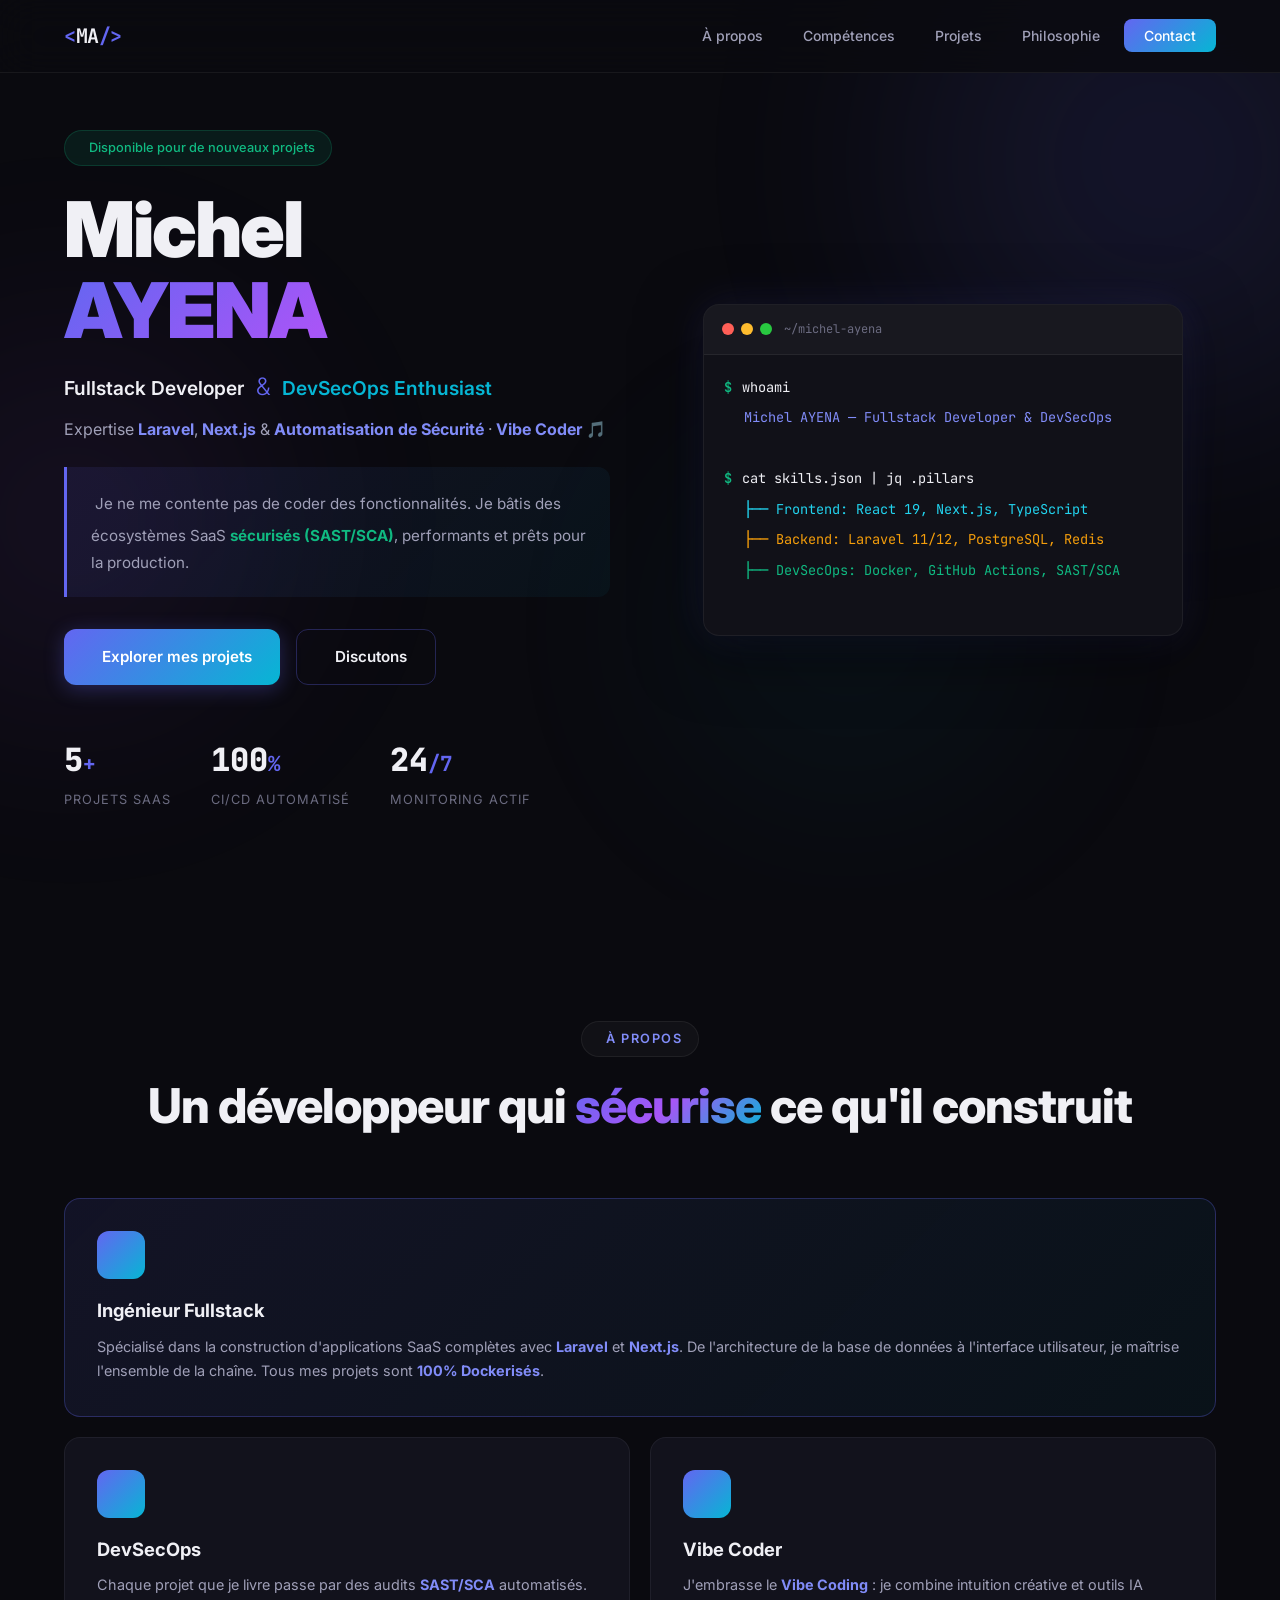
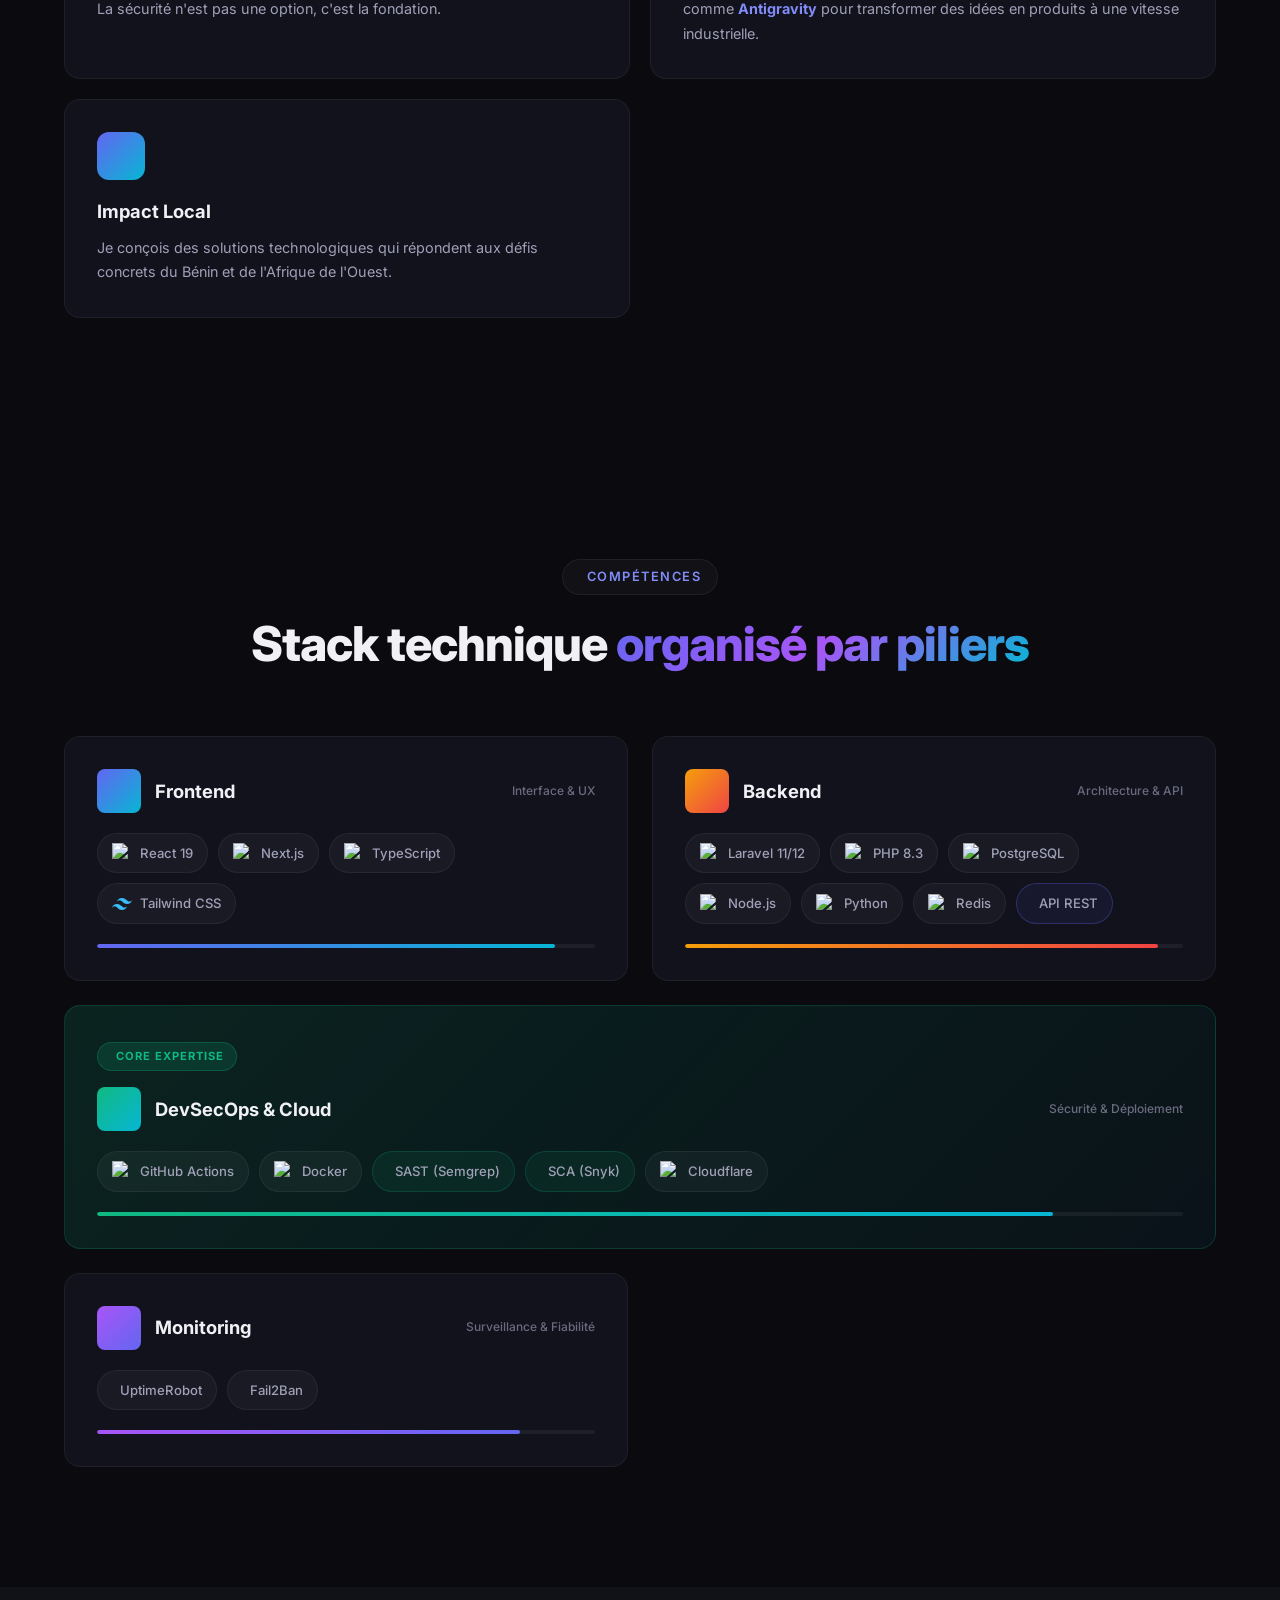
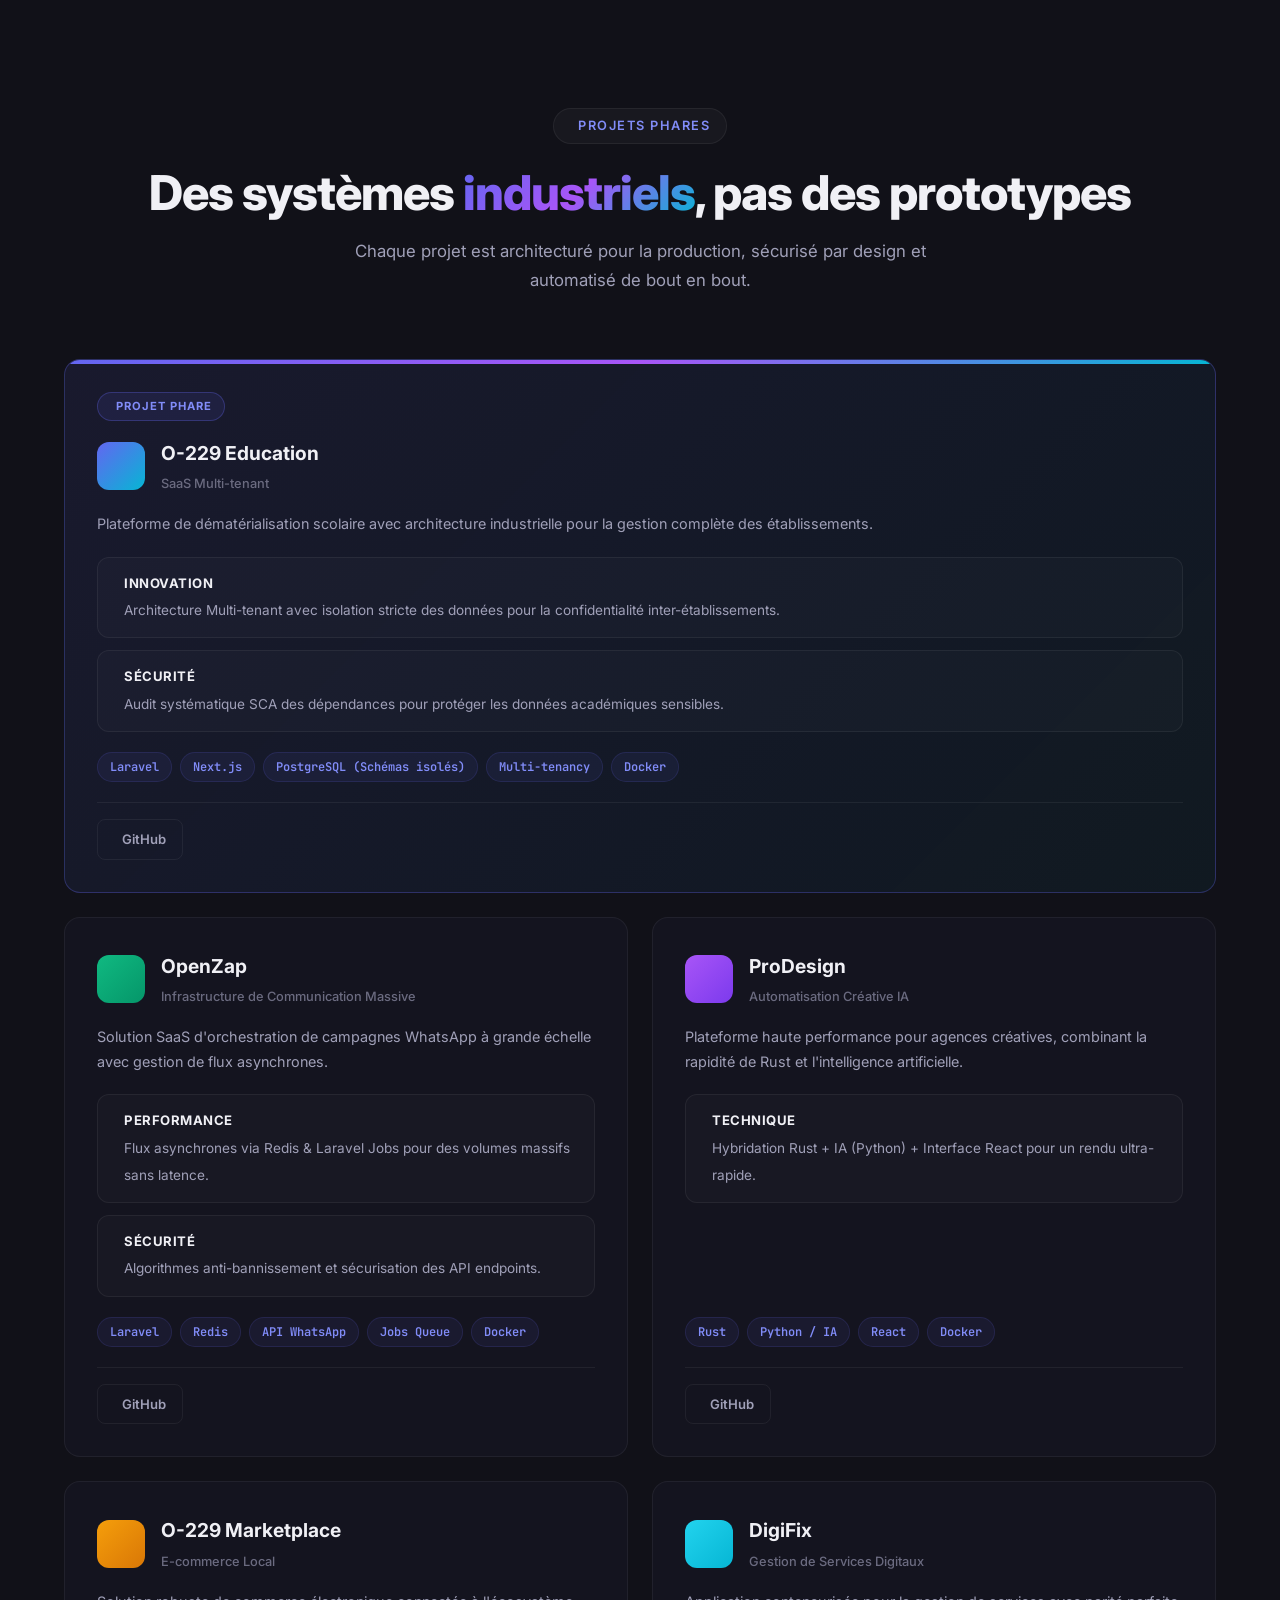
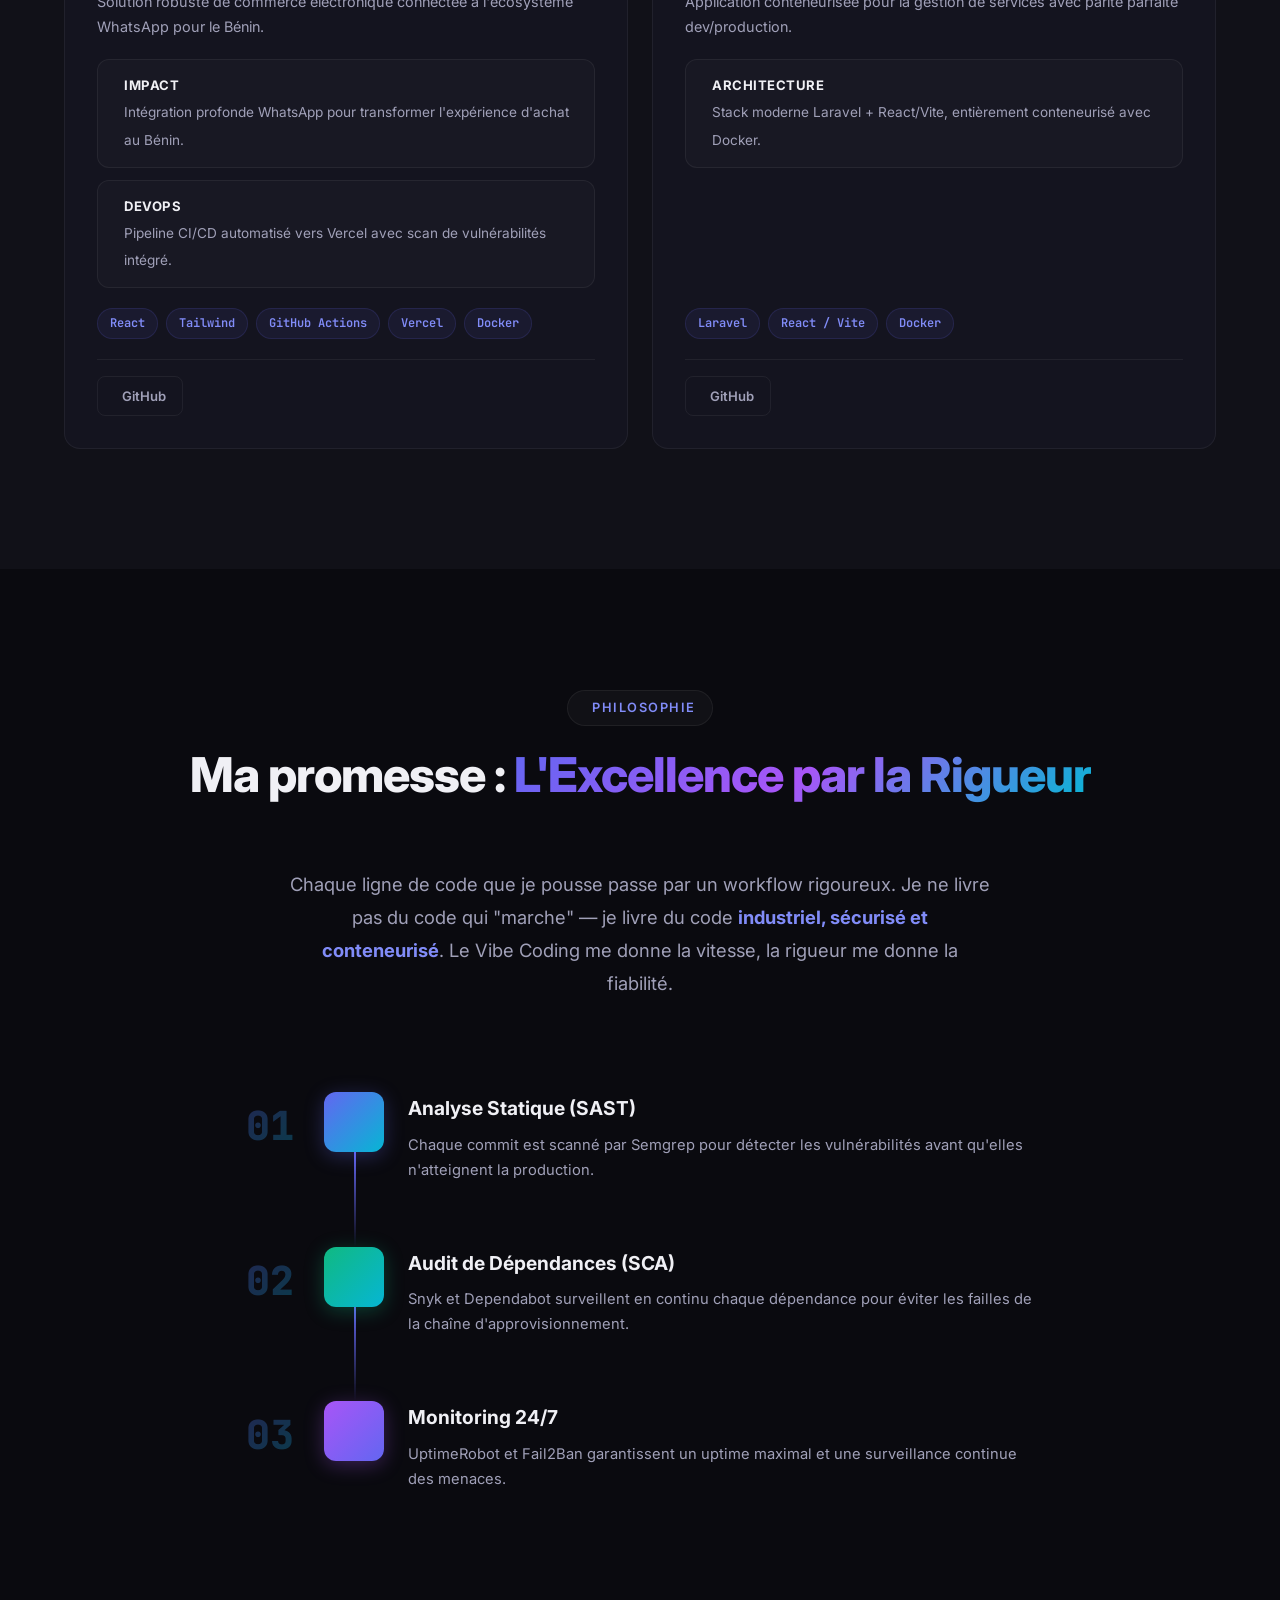
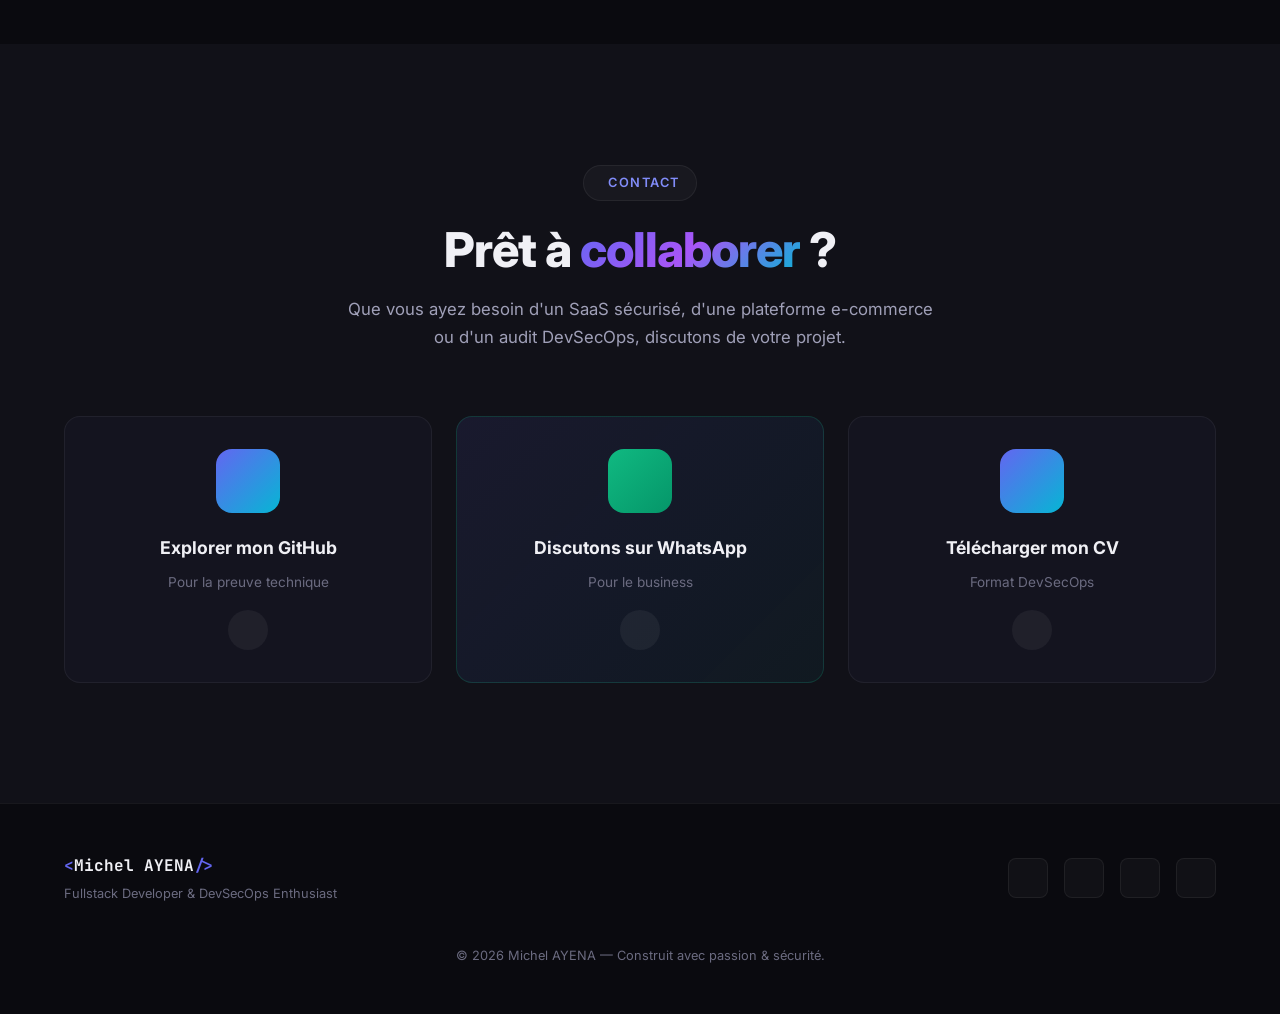
==== index.html @ 64daa015 "Init: Portfolio Fullstack & DevSecOps complet" ====
<!DOCTYPE html>
<html lang="fr">
<head>
    <meta charset="UTF-8">
    <meta name="viewport" content="width=device-width, initial-scale=1.0">
    <meta name="description" content="Michel AYENA — Fullstack Developer & DevSecOps Enthusiast. Expert Laravel, Next.js, CI/CD, SAST/SCA. Bâtisseur d'écosystèmes SaaS sécurisés et performants.">
    <meta name="keywords" content="Fullstack Developer, DevSecOps, Laravel, Next.js, React, TypeScript, Docker, CI/CD, SAST, SCA, SaaS, Sécurité, Michel AYENA">
    <meta name="author" content="Michel AYENA">
    <meta name="robots" content="index, follow">
    
    <!-- Open Graph -->
    <meta property="og:title" content="Michel AYENA — Fullstack Developer & DevSecOps Enthusiast">
    <meta property="og:description" content="Je bâtis des écosystèmes SaaS sécurisés (SAST/SCA), performants et prêts pour la production.">
    <meta property="og:type" content="website">
    
    <title>Michel AYENA — Fullstack Developer & DevSecOps Enthusiast</title>
    
    <!-- Google Fonts -->
    <link rel="preconnect" href="https://fonts.googleapis.com">
    <link rel="preconnect" href="https://fonts.gstatic.com" crossorigin>
    <link href="https://fonts.googleapis.com/css2?family=Inter:wght@300;400;500;600;700;800;900&family=JetBrains+Mono:wght@400;500;600&display=swap" rel="stylesheet">
    
    <!-- Phosphor Icons -->
    <link rel="stylesheet" href="https://unpkg.com/@phosphor-icons/web@2.0.3/src/regular/style.css">
    <link rel="stylesheet" href="https://unpkg.com/@phosphor-icons/web@2.0.3/src/bold/style.css">
    <link rel="stylesheet" href="https://unpkg.com/@phosphor-icons/web@2.0.3/src/fill/style.css">
    
    <link rel="stylesheet" href="style.css">
</head>
<body>
    <!-- Ambient Background -->
    <div class="ambient-bg">
        <div class="orb orb-1"></div>
        <div class="orb orb-2"></div>
        <div class="orb orb-3"></div>
    </div>
    
    <!-- Navigation -->
    <nav id="navbar" class="navbar">
        <div class="nav-container">
            <a href="#hero" class="nav-logo">
                <span class="logo-bracket">&lt;</span>MA<span class="logo-bracket">/&gt;</span>
            </a>
            <ul class="nav-links" id="nav-links">
                <li><a href="#about" class="nav-link">À propos</a></li>
                <li><a href="#skills" class="nav-link">Compétences</a></li>
                <li><a href="#projects" class="nav-link">Projets</a></li>
                <li><a href="#philosophy" class="nav-link">Philosophie</a></li>
                <li><a href="#contact" class="nav-link nav-link-cta">Contact</a></li>
            </ul>
            <button class="nav-toggle" id="nav-toggle" aria-label="Menu">
                <span></span>
                <span></span>
                <span></span>
            </button>
        </div>
    </nav>

    <!-- Hero Section -->
    <header id="hero" class="hero">
        <div class="hero-content">
            <div class="hero-badge">
                <i class="ph ph-shield-check"></i>
                <span>Disponible pour de nouveaux projets</span>
            </div>
            <h1 class="hero-name">
                <span class="hero-first">Michel</span>
                <span class="hero-last">AYENA</span>
            </h1>
            <p class="hero-title">
                <span class="title-main">Fullstack Developer</span>
                <span class="title-separator">&</span>
                <span class="title-accent">DevSecOps Enthusiast</span>
            </p>
            <p class="hero-subtitle">
                Expertise <strong>Laravel</strong>, <strong>Next.js</strong> & <strong>Automatisation de Sécurité</strong> · <strong>Vibe Coder</strong> 🎵
            </p>
            <blockquote class="hero-quote">
                <i class="ph ph-quotes"></i>
                Je ne me contente pas de coder des fonctionnalités. Je bâtis des écosystèmes SaaS 
                <strong>sécurisés (SAST/SCA)</strong>, performants et prêts pour la production.
            </blockquote>
            <div class="hero-actions">
                <a href="#projects" class="btn btn-primary" id="cta-projects">
                    <i class="ph ph-rocket-launch"></i>
                    <span>Explorer mes projets</span>
                </a>
                <a href="#contact" class="btn btn-outline" id="cta-contact">
                    <i class="ph ph-chat-circle-dots"></i>
                    <span>Discutons</span>
                </a>
            </div>
            <div class="hero-stats">
                <div class="stat-item">
                    <span class="stat-number" data-target="5">0</span><span class="stat-suffix">+</span>
                    <span class="stat-label">Projets SaaS</span>
                </div>
                <div class="stat-item">
                    <span class="stat-number" data-target="100">0</span><span class="stat-suffix">%</span>
                    <span class="stat-label">CI/CD Automatisé</span>
                </div>
                <div class="stat-item">
                    <span class="stat-number" data-target="24">0</span><span class="stat-suffix">/7</span>
                    <span class="stat-label">Monitoring Actif</span>
                </div>
            </div>
        </div>
        <div class="hero-visual">
            <div class="terminal-window">
                <div class="terminal-header">
                    <div class="terminal-dots">
                        <span class="dot dot-red"></span>
                        <span class="dot dot-yellow"></span>
                        <span class="dot dot-green"></span>
                    </div>
                    <span class="terminal-title">~/michel-ayena</span>
                </div>
                <div class="terminal-body" id="terminal-body">
                    <div class="terminal-line">
                        <span class="prompt">$</span>
                        <span class="command typing" id="cmd-1">whoami</span>
                    </div>
                </div>
            </div>
        </div>
    </header>

    <!-- About Section -->
    <section id="about" class="section about-section">
        <div class="container">
            <div class="section-header">
                <span class="section-tag"><i class="ph ph-user-circle"></i> À propos</span>
                <h2 class="section-title">Un développeur qui <span class="gradient-text">sécurise</span> ce qu'il construit</h2>
            </div>
            <div class="about-grid">
                <div class="about-card about-card-main">
                    <div class="about-icon">
                        <i class="ph-fill ph-code"></i>
                    </div>
                    <h3>Ingénieur Fullstack</h3>
                    <p>Spécialisé dans la construction d'applications SaaS complètes avec <strong>Laravel</strong> et <strong>Next.js</strong>. De l'architecture de la base de données à l'interface utilisateur, je maîtrise l'ensemble de la chaîne. Tous mes projets sont <strong>100% Dockerisés</strong>.</p>
                </div>
                <div class="about-card">
                    <div class="about-icon">
                        <i class="ph-fill ph-shield-checkered"></i>
                    </div>
                    <h3>DevSecOps</h3>
                    <p>Chaque projet que je livre passe par des audits <strong>SAST/SCA</strong> automatisés. La sécurité n'est pas une option, c'est la fondation.</p>
                </div>
                <div class="about-card">
                    <div class="about-icon">
                        <i class="ph-fill ph-music-notes"></i>
                    </div>
                    <h3>Vibe Coder</h3>
                    <p>J'embrasse le <strong>Vibe Coding</strong> : je combine intuition créative et outils IA comme <strong>Antigravity</strong> pour transformer des idées en produits à une vitesse industrielle.</p>
                </div>
                <div class="about-card">
                    <div class="about-icon">
                        <i class="ph-fill ph-globe-hemisphere-west"></i>
                    </div>
                    <h3>Impact Local</h3>
                    <p>Je conçois des solutions technologiques qui répondent aux défis concrets du Bénin et de l'Afrique de l'Ouest.</p>
                </div>
            </div>
        </div>
    </section>

    <!-- Skills Section -->
    <section id="skills" class="section skills-section">
        <div class="container">
            <div class="section-header">
                <span class="section-tag"><i class="ph ph-stack"></i> Compétences</span>
                <h2 class="section-title">Stack technique <span class="gradient-text">organisé par piliers</span></h2>
            </div>
            <div class="skills-grid">
                <!-- Frontend Pillar -->
                <div class="skill-pillar" data-pillar="frontend">
                    <div class="pillar-header">
                        <div class="pillar-icon">
                            <i class="ph-fill ph-browser"></i>
                        </div>
                        <h3>Frontend</h3>
                        <span class="pillar-tag">Interface & UX</span>
                    </div>
                    <div class="pillar-techs">
                        <div class="tech-chip">
                            <img src="https://cdn.jsdelivr.net/gh/devicons/devicon/icons/react/react-original.svg" alt="React" width="20" height="20">
                            <span>React 19</span>
                        </div>
                        <div class="tech-chip">
                            <img src="https://cdn.jsdelivr.net/gh/devicons/devicon/icons/nextjs/nextjs-original.svg" alt="Next.js" width="20" height="20">
                            <span>Next.js</span>
                        </div>
                        <div class="tech-chip">
                            <img src="https://cdn.jsdelivr.net/gh/devicons/devicon/icons/typescript/typescript-original.svg" alt="TypeScript" width="20" height="20">
                            <span>TypeScript</span>
                        </div>
                        <div class="tech-chip">
                            <svg xmlns="http://www.w3.org/2000/svg" width="20" height="20" viewBox="0 0 54 33" fill="none"><path fill="#38bdf8" fill-rule="evenodd" d="M27 0c-7.2 0-11.7 3.6-13.5 10.8 2.7-3.6 5.85-4.95 9.45-4.05 2.054.513 3.522 2.004 5.147 3.653C30.744 13.09 33.808 16.2 40.5 16.2c7.2 0 11.7-3.6 13.5-10.8-2.7 3.6-5.85 4.95-9.45 4.05-2.054-.513-3.522-2.004-5.147-3.653C36.756 3.11 33.692 0 27 0zM13.5 16.2C6.3 16.2 1.8 19.8 0 27c2.7-3.6 5.85-4.95 9.45-4.05 2.054.514 3.522 2.004 5.147 3.653C17.244 29.29 20.308 32.4 27 32.4c7.2 0 11.7-3.6 13.5-10.8-2.7 3.6-5.85 4.95-9.45 4.05-2.054-.513-3.522-2.004-5.147-3.653C23.256 19.31 20.192 16.2 13.5 16.2z" clip-rule="evenodd"/></svg>
                            <span>Tailwind CSS</span>
                        </div>
                    </div>
                    <div class="pillar-bar">
                        <div class="bar-fill" data-width="92"></div>
                    </div>
                </div>

                <!-- Backend Pillar -->
                <div class="skill-pillar" data-pillar="backend">
                    <div class="pillar-header">
                        <div class="pillar-icon">
                            <i class="ph-fill ph-database"></i>
                        </div>
                        <h3>Backend</h3>
                        <span class="pillar-tag">Architecture & API</span>
                    </div>
                    <div class="pillar-techs">
                        <div class="tech-chip">
                            <img src="https://cdn.jsdelivr.net/gh/devicons/devicon/icons/laravel/laravel-original.svg" alt="Laravel" width="20" height="20">
                            <span>Laravel 11/12</span>
                        </div>
                        <div class="tech-chip">
                            <img src="https://cdn.jsdelivr.net/gh/devicons/devicon/icons/php/php-original.svg" alt="PHP" width="20" height="20">
                            <span>PHP 8.3</span>
                        </div>
                        <div class="tech-chip">
                            <img src="https://cdn.jsdelivr.net/gh/devicons/devicon/icons/postgresql/postgresql-original.svg" alt="PostgreSQL" width="20" height="20">
                            <span>PostgreSQL</span>
                        </div>
                        <div class="tech-chip">
                            <img src="https://cdn.jsdelivr.net/gh/devicons/devicon/icons/nodejs/nodejs-original.svg" alt="Node.js" width="20" height="20">
                            <span>Node.js</span>
                        </div>
                        <div class="tech-chip">
                            <img src="https://cdn.jsdelivr.net/gh/devicons/devicon/icons/python/python-original.svg" alt="Python" width="20" height="20">
                            <span>Python</span>
                        </div>
                        <div class="tech-chip">
                            <img src="https://cdn.jsdelivr.net/gh/devicons/devicon/icons/redis/redis-original.svg" alt="Redis" width="20" height="20">
                            <span>Redis</span>
                        </div>
                        <div class="tech-chip tech-chip-highlight">
                            <i class="ph ph-plugs-connected"></i>
                            <span>API REST</span>
                        </div>
                    </div>
                    <div class="pillar-bar">
                        <div class="bar-fill" data-width="95"></div>
                    </div>
                </div>

                <!-- DevSecOps Pillar -->
                <div class="skill-pillar skill-pillar-featured" data-pillar="devsecops">
                    <div class="featured-badge">
                        <i class="ph ph-star-four"></i> Core Expertise
                    </div>
                    <div class="pillar-header">
                        <div class="pillar-icon">
                            <i class="ph-fill ph-shield-check"></i>
                        </div>
                        <h3>DevSecOps & Cloud</h3>
                        <span class="pillar-tag">Sécurité & Déploiement</span>
                    </div>
                    <div class="pillar-techs">
                        <div class="tech-chip">
                            <img src="https://cdn.jsdelivr.net/gh/devicons/devicon/icons/github/github-original.svg" alt="GitHub Actions" width="20" height="20">
                            <span>GitHub Actions</span>
                        </div>
                        <div class="tech-chip">
                            <img src="https://cdn.jsdelivr.net/gh/devicons/devicon/icons/docker/docker-original.svg" alt="Docker" width="20" height="20">
                            <span>Docker</span>
                        </div>
                        <div class="tech-chip tech-chip-security">
                            <i class="ph ph-scan"></i>
                            <span>SAST (Semgrep)</span>
                        </div>
                        <div class="tech-chip tech-chip-security">
                            <i class="ph ph-package"></i>
                            <span>SCA (Snyk)</span>
                        </div>
                        <div class="tech-chip">
                            <img src="https://cdn.jsdelivr.net/gh/devicons/devicon/icons/cloudflare/cloudflare-original.svg" alt="Cloudflare" width="20" height="20">
                            <span>Cloudflare</span>
                        </div>
                    </div>
                    <div class="pillar-bar">
                        <div class="bar-fill" data-width="88"></div>
                    </div>
                </div>

                <!-- Monitoring Pillar -->
                <div class="skill-pillar" data-pillar="monitoring">
                    <div class="pillar-header">
                        <div class="pillar-icon">
                            <i class="ph-fill ph-activity"></i>
                        </div>
                        <h3>Monitoring</h3>
                        <span class="pillar-tag">Surveillance & Fiabilité</span>
                    </div>
                    <div class="pillar-techs">
                        <div class="tech-chip">
                            <i class="ph ph-heartbeat"></i>
                            <span>UptimeRobot</span>
                        </div>
                        <div class="tech-chip">
                            <i class="ph ph-wall"></i>
                            <span>Fail2Ban</span>
                        </div>
                    </div>
                    <div class="pillar-bar">
                        <div class="bar-fill" data-width="85"></div>
                    </div>
                </div>
            </div>
        </div>
    </section>

    <!-- Projects Section -->
    <section id="projects" class="section projects-section">
        <div class="container">
            <div class="section-header">
                <span class="section-tag"><i class="ph ph-folders"></i> Projets Phares</span>
                <h2 class="section-title">Des systèmes <span class="gradient-text">industriels</span>, pas des prototypes</h2>
                <p class="section-desc">Chaque projet est architecturé pour la production, sécurisé par design et automatisé de bout en bout.</p>
            </div>

            <div class="projects-grid">
                <!-- O-229 Education -->
                <article class="project-card project-card-featured" id="project-education">
                    <div class="project-badge">
                        <i class="ph ph-crown"></i> Projet Phare
                    </div>
                    <div class="project-header">
                        <div class="project-icon">
                            <i class="ph-fill ph-graduation-cap"></i>
                        </div>
                        <div class="project-meta">
                            <h3>O-229 Education</h3>
                            <span class="project-type">SaaS Multi-tenant</span>
                        </div>
                    </div>
                    <p class="project-desc">Plateforme de dématérialisation scolaire avec architecture industrielle pour la gestion complète des établissements.</p>
                    <div class="project-highlights">
                        <div class="highlight">
                            <i class="ph ph-lightning"></i>
                            <div>
                                <strong>Innovation</strong>
                                <span>Architecture Multi-tenant avec isolation stricte des données pour la confidentialité inter-établissements.</span>
                            </div>
                        </div>
                        <div class="highlight highlight-security">
                            <i class="ph ph-shield-check"></i>
                            <div>
                                <strong>Sécurité</strong>
                                <span>Audit systématique SCA des dépendances pour protéger les données académiques sensibles.</span>
                            </div>
                        </div>
                    </div>
                    <div class="project-stack">
                        <span class="stack-chip">Laravel</span>
                        <span class="stack-chip">Next.js</span>
                        <span class="stack-chip">PostgreSQL (Schémas isolés)</span>
                        <span class="stack-chip">Multi-tenancy</span>
                        <span class="stack-chip">Docker</span>
                    </div>
                    <div class="project-links">
                        <a href="https://github.com/ayenamichel7-art/o-229-Education" class="project-link" target="_blank" rel="noopener noreferrer" aria-label="Voir le code source sur GitHub">
                            <i class="ph ph-github-logo"></i> GitHub
                        </a>
                    </div>
                </article>

                <!-- OpenZap -->
                <article class="project-card" id="project-openzap">
                    <div class="project-header">
                        <div class="project-icon project-icon-green">
                            <i class="ph-fill ph-whatsapp-logo"></i>
                        </div>
                        <div class="project-meta">
                            <h3>OpenZap</h3>
                            <span class="project-type">Infrastructure de Communication Massive</span>
                        </div>
                    </div>
                    <p class="project-desc">Solution SaaS d'orchestration de campagnes WhatsApp à grande échelle avec gestion de flux asynchrones.</p>
                    <div class="project-highlights">
                        <div class="highlight">
                            <i class="ph ph-chart-line-up"></i>
                            <div>
                                <strong>Performance</strong>
                                <span>Flux asynchrones via Redis & Laravel Jobs pour des volumes massifs sans latence.</span>
                            </div>
                        </div>
                        <div class="highlight highlight-security">
                            <i class="ph ph-shield-check"></i>
                            <div>
                                <strong>Sécurité</strong>
                                <span>Algorithmes anti-bannissement et sécurisation des API endpoints.</span>
                            </div>
                        </div>
                    </div>
                    <div class="project-stack">
                        <span class="stack-chip">Laravel</span>
                        <span class="stack-chip">Redis</span>
                        <span class="stack-chip">API WhatsApp</span>
                        <span class="stack-chip">Jobs Queue</span>
                        <span class="stack-chip">Docker</span>
                    </div>
                    <div class="project-links">
                        <a href="https://github.com/ayenamichel7-art/OpenZap" class="project-link" target="_blank" rel="noopener noreferrer" aria-label="Voir le code source sur GitHub">
                            <i class="ph ph-github-logo"></i> GitHub
                        </a>
                    </div>
                </article>

                <!-- ProDesign -->
                <article class="project-card" id="project-prodesign">
                    <div class="project-header">
                        <div class="project-icon project-icon-purple">
                            <i class="ph-fill ph-paint-brush-broad"></i>
                        </div>
                        <div class="project-meta">
                            <h3>ProDesign</h3>
                            <span class="project-type">Automatisation Créative IA</span>
                        </div>
                    </div>
                    <p class="project-desc">Plateforme haute performance pour agences créatives, combinant la rapidité de Rust et l'intelligence artificielle.</p>
                    <div class="project-highlights">
                        <div class="highlight">
                            <i class="ph ph-cpu"></i>
                            <div>
                                <strong>Technique</strong>
                                <span>Hybridation Rust + IA (Python) + Interface React pour un rendu ultra-rapide.</span>
                            </div>
                        </div>
                    </div>
                    <div class="project-stack">
                        <span class="stack-chip">Rust</span>
                        <span class="stack-chip">Python / IA</span>
                        <span class="stack-chip">React</span>
                        <span class="stack-chip">Docker</span>
                    </div>
                    <div class="project-links">
                        <a href="https://github.com/ayenamichel7-art/ProDesign" class="project-link" target="_blank" rel="noopener noreferrer" aria-label="Voir le code source sur GitHub">
                            <i class="ph ph-github-logo"></i> GitHub
                        </a>
                    </div>
                </article>

                <!-- Marketplace -->
                <article class="project-card" id="project-marketplace">
                    <div class="project-header">
                        <div class="project-icon project-icon-orange">
                            <i class="ph-fill ph-storefront"></i>
                        </div>
                        <div class="project-meta">
                            <h3>O-229 Marketplace</h3>
                            <span class="project-type">E-commerce Local</span>
                        </div>
                    </div>
                    <p class="project-desc">Solution robuste de commerce électronique connectée à l'écosystème WhatsApp pour le Bénin.</p>
                    <div class="project-highlights">
                        <div class="highlight">
                            <i class="ph ph-globe"></i>
                            <div>
                                <strong>Impact</strong>
                                <span>Intégration profonde WhatsApp pour transformer l'expérience d'achat au Bénin.</span>
                            </div>
                        </div>
                        <div class="highlight highlight-security">
                            <i class="ph ph-git-branch"></i>
                            <div>
                                <strong>DevOps</strong>
                                <span>Pipeline CI/CD automatisé vers Vercel avec scan de vulnérabilités intégré.</span>
                            </div>
                        </div>
                    </div>
                    <div class="project-stack">
                        <span class="stack-chip">React</span>
                        <span class="stack-chip">Tailwind</span>
                        <span class="stack-chip">GitHub Actions</span>
                        <span class="stack-chip">Vercel</span>
                        <span class="stack-chip">Docker</span>
                    </div>
                    <div class="project-links">
                        <a href="https://github.com/ayenamichel7-art/o229-marketplace" class="project-link" target="_blank" rel="noopener noreferrer" aria-label="Voir le code source sur GitHub">
                            <i class="ph ph-github-logo"></i> GitHub
                        </a>
                    </div>
                </article>

                <!-- DigiFix -->
                <article class="project-card" id="project-digifix">
                    <div class="project-header">
                        <div class="project-icon project-icon-cyan">
                            <i class="ph-fill ph-wrench"></i>
                        </div>
                        <div class="project-meta">
                            <h3>DigiFix</h3>
                            <span class="project-type">Gestion de Services Digitaux</span>
                        </div>
                    </div>
                    <p class="project-desc">Application conteneurisée pour la gestion de services avec parité parfaite dev/production.</p>
                    <div class="project-highlights">
                        <div class="highlight">
                            <i class="ph ph-cube"></i>
                            <div>
                                <strong>Architecture</strong>
                                <span>Stack moderne Laravel + React/Vite, entièrement conteneurisé avec Docker.</span>
                            </div>
                        </div>
                    </div>
                    <div class="project-stack">
                        <span class="stack-chip">Laravel</span>
                        <span class="stack-chip">React / Vite</span>
                        <span class="stack-chip">Docker</span>
                    </div>
                    <div class="project-links">
                        <a href="https://github.com/ayenamichel7-art/digifix" class="project-link" target="_blank" rel="noopener noreferrer" aria-label="Voir le code source sur GitHub">
                            <i class="ph ph-github-logo"></i> GitHub
                        </a>
                    </div>
                </article>
            </div>
        </div>
    </section>

    <!-- Philosophy Section -->
    <section id="philosophy" class="section philosophy-section">
        <div class="container">
            <div class="section-header">
                <span class="section-tag"><i class="ph ph-compass"></i> Philosophie</span>
                <h2 class="section-title">Ma promesse : <span class="gradient-text">L'Excellence par la Rigueur</span></h2>
            </div>
            <div class="philosophy-content">
                <div class="philosophy-intro">
                    <p>Chaque ligne de code que je pousse passe par un workflow rigoureux. Je ne livre pas du code qui "marche" — je livre du code <strong>industriel, sécurisé et conteneurisé</strong>. Le Vibe Coding me donne la vitesse, la rigueur me donne la fiabilité.</p>
                </div>
                <div class="workflow-steps">
                    <div class="workflow-step" data-step="01">
                        <div class="step-number">01</div>
                        <div class="step-icon">
                            <i class="ph-fill ph-scan"></i>
                        </div>
                        <div class="step-content">
                            <h3>Analyse Statique (SAST)</h3>
                            <p>Chaque commit est scanné par Semgrep pour détecter les vulnérabilités avant qu'elles n'atteignent la production.</p>
                        </div>
                        <div class="step-connector"></div>
                    </div>
                    <div class="workflow-step" data-step="02">
                        <div class="step-number">02</div>
                        <div class="step-icon">
                            <i class="ph-fill ph-package"></i>
                        </div>
                        <div class="step-content">
                            <h3>Audit de Dépendances (SCA)</h3>
                            <p>Snyk et Dependabot surveillent en continu chaque dépendance pour éviter les failles de la chaîne d'approvisionnement.</p>
                        </div>
                        <div class="step-connector"></div>
                    </div>
                    <div class="workflow-step" data-step="03">
                        <div class="step-number">03</div>
                        <div class="step-icon">
                            <i class="ph-fill ph-activity"></i>
                        </div>
                        <div class="step-content">
                            <h3>Monitoring 24/7</h3>
                            <p>UptimeRobot et Fail2Ban garantissent un uptime maximal et une surveillance continue des menaces.</p>
                        </div>
                    </div>
                </div>
            </div>
        </div>
    </section>

    <!-- Contact / CTA Section -->
    <section id="contact" class="section contact-section">
        <div class="container">
            <div class="section-header">
                <span class="section-tag"><i class="ph ph-paper-plane-tilt"></i> Contact</span>
                <h2 class="section-title">Prêt à <span class="gradient-text">collaborer</span> ?</h2>
                <p class="section-desc">Que vous ayez besoin d'un SaaS sécurisé, d'une plateforme e-commerce ou d'un audit DevSecOps, discutons de votre projet.</p>
            </div>
            <div class="cta-grid">
                <a href="https://github.com/ayenamichel7-art" class="cta-card" id="cta-github" target="_blank" rel="noopener noreferrer">
                    <div class="cta-icon">
                        <i class="ph-fill ph-github-logo"></i>
                    </div>
                    <h3>Explorer mon GitHub</h3>
                    <p>Pour la preuve technique</p>
                    <span class="cta-arrow">
                        <i class="ph ph-arrow-right"></i>
                    </span>
                </a>
                <a href="https://wa.me/2290152944148" class="cta-card cta-card-primary" id="cta-whatsapp" target="_blank" rel="noopener noreferrer">
                    <div class="cta-icon">
                        <i class="ph-fill ph-whatsapp-logo"></i>
                    </div>
                    <h3>Discutons sur WhatsApp</h3>
                    <p>Pour le business</p>
                    <span class="cta-arrow">
                        <i class="ph ph-arrow-right"></i>
                    </span>
                </a>
                <a href="Michel_AYENA_CV_DevSecOps.pdf" class="cta-card" id="cta-cv-download" download>
                    <div class="cta-icon">
                        <i class="ph-fill ph-file-pdf"></i>
                    </div>
                    <h3>Télécharger mon CV</h3>
                    <p>Format DevSecOps</p>
                    <span class="cta-arrow">
                        <i class="ph ph-download-simple"></i>
                    </span>
                </a>
            </div>
        </div>
    </section>

    <!-- Footer -->
    <footer class="footer">
        <div class="container footer-content">
            <div class="footer-brand">
                <span class="logo-bracket">&lt;</span>Michel AYENA<span class="logo-bracket">/&gt;</span>
                <p>Fullstack Developer & DevSecOps Enthusiast</p>
            </div>
            <div class="footer-links">
                <a href="https://github.com/ayenamichel7-art" target="_blank" rel="noopener noreferrer" aria-label="GitHub">
                    <i class="ph ph-github-logo"></i>
                </a>
                <a href="https://www.linkedin.com/in/michel-ayena-36a970365" target="_blank" rel="noopener noreferrer" aria-label="LinkedIn">
                    <i class="ph ph-linkedin-logo"></i>
                </a>
                <a href="https://www.facebook.com/profile.php?id=61587998576521" target="_blank" rel="noopener noreferrer" aria-label="Facebook">
                    <i class="ph ph-facebook-logo"></i>
                </a>
                <a href="mailto:Ayenamichel7@gmail.com" aria-label="Email">
                    <i class="ph ph-envelope-simple"></i>
                </a>
            </div>
            <p class="footer-copy">&copy; 2026 Michel AYENA — Construit avec passion & sécurité.</p>
        </div>
    </footer>

    <script src="script.js"></script>
</body>
</html>
---- style.css ----
/* ============================================
   DESIGN SYSTEM — Michel AYENA Portfolio
   ============================================ */

/* --- CSS Custom Properties --- */
:root {
    /* Color Palette */
    --bg-primary: #0a0a0f;
    --bg-secondary: #111118;
    --bg-tertiary: #1a1a24;
    --bg-card: rgba(22, 22, 35, 0.7);
    --bg-glass: rgba(255, 255, 255, 0.03);
    
    --text-primary: #f0f0f5;
    --text-secondary: #a0a0b8;
    --text-muted: #6b6b80;
    
    --accent-primary: #6366f1;
    --accent-primary-light: #818cf8;
    --accent-primary-dark: #4f46e5;
    --accent-secondary: #06b6d4;
    --accent-green: #10b981;
    --accent-orange: #f59e0b;
    --accent-purple: #a855f7;
    --accent-red: #ef4444;
    --accent-cyan: #22d3ee;
    
    --gradient-primary: linear-gradient(135deg, #6366f1, #06b6d4);
    --gradient-hero: linear-gradient(135deg, #6366f1 0%, #a855f7 50%, #06b6d4 100%);
    --gradient-card: linear-gradient(135deg, rgba(99, 102, 241, 0.1), rgba(6, 182, 212, 0.05));
    --gradient-security: linear-gradient(135deg, rgba(16, 185, 129, 0.15), rgba(6, 182, 212, 0.05));
    
    --border-subtle: rgba(255, 255, 255, 0.06);
    --border-accent: rgba(99, 102, 241, 0.3);
    
    --shadow-sm: 0 2px 8px rgba(0, 0, 0, 0.3);
    --shadow-md: 0 8px 32px rgba(0, 0, 0, 0.4);
    --shadow-lg: 0 16px 64px rgba(0, 0, 0, 0.5);
    --shadow-glow: 0 0 40px rgba(99, 102, 241, 0.15);
    
    --radius-sm: 8px;
    --radius-md: 12px;
    --radius-lg: 16px;
    --radius-xl: 24px;
    
    --font-sans: 'Inter', -apple-system, BlinkMacSystemFont, sans-serif;
    --font-mono: 'JetBrains Mono', 'Fira Code', monospace;
    
    --transition-fast: 0.15s ease;
    --transition-base: 0.3s cubic-bezier(0.4, 0, 0.2, 1);
    --transition-smooth: 0.5s cubic-bezier(0.4, 0, 0.2, 1);
}

/* --- Reset & Base --- */
*, *::before, *::after {
    margin: 0;
    padding: 0;
    box-sizing: border-box;
}

html {
    scroll-behavior: smooth;
    scroll-padding-top: 80px;
    font-size: 16px;
}

body {
    font-family: var(--font-sans);
    background: var(--bg-primary);
    color: var(--text-primary);
    line-height: 1.7;
    overflow-x: hidden;
    -webkit-font-smoothing: antialiased;
    -moz-osx-font-smoothing: grayscale;
}

a {
    text-decoration: none;
    color: inherit;
    transition: var(--transition-base);
}

img {
    max-width: 100%;
    height: auto;
}

/* --- Ambient Background --- */
.ambient-bg {
    position: fixed;
    inset: 0;
    pointer-events: none;
    z-index: 0;
    overflow: hidden;
}

.orb {
    position: absolute;
    border-radius: 50%;
    filter: blur(120px);
    opacity: 0.4;
    animation: float 20s ease-in-out infinite;
}

.orb-1 {
    width: 500px;
    height: 500px;
    background: var(--accent-primary);
    top: -10%;
    right: -10%;
    opacity: 0.12;
    animation-delay: 0s;
}

.orb-2 {
    width: 400px;
    height: 400px;
    background: var(--accent-purple);
    bottom: 20%;
    left: -10%;
    opacity: 0.08;
    animation-delay: -7s;
}

.orb-3 {
    width: 350px;
    height: 350px;
    background: var(--accent-secondary);
    top: 50%;
    right: 20%;
    opacity: 0.06;
    animation-delay: -14s;
}

@keyframes float {
    0%, 100% { transform: translate(0, 0) scale(1); }
    25% { transform: translate(30px, -40px) scale(1.05); }
    50% { transform: translate(-20px, 20px) scale(0.95); }
    75% { transform: translate(15px, 30px) scale(1.02); }
}

/* --- Container --- */
.container {
    max-width: 1200px;
    margin: 0 auto;
    padding: 0 24px;
}

/* --- Navigation --- */
.navbar {
    position: fixed;
    top: 0;
    left: 0;
    right: 0;
    z-index: 1000;
    backdrop-filter: blur(20px);
    -webkit-backdrop-filter: blur(20px);
    background: rgba(10, 10, 15, 0.8);
    border-bottom: 1px solid var(--border-subtle);
    transition: var(--transition-base);
}

.navbar.scrolled {
    background: rgba(10, 10, 15, 0.95);
    box-shadow: var(--shadow-sm);
}

.nav-container {
    max-width: 1200px;
    margin: 0 auto;
    padding: 0 24px;
    display: flex;
    align-items: center;
    justify-content: space-between;
    height: 72px;
}

.nav-logo {
    font-family: var(--font-mono);
    font-size: 1.25rem;
    font-weight: 700;
    color: var(--text-primary);
    letter-spacing: -0.5px;
}

.logo-bracket {
    color: var(--accent-primary);
}

.nav-links {
    display: flex;
    align-items: center;
    gap: 8px;
    list-style: none;
}

.nav-link {
    padding: 8px 16px;
    border-radius: var(--radius-sm);
    font-size: 0.875rem;
    font-weight: 500;
    color: var(--text-secondary);
    transition: var(--transition-base);
    position: relative;
}

.nav-link:hover {
    color: var(--text-primary);
    background: var(--bg-glass);
}

.nav-link-cta {
    background: var(--gradient-primary);
    color: white !important;
    padding: 8px 20px;
}

.nav-link-cta:hover {
    opacity: 0.9;
    transform: translateY(-1px);
    box-shadow: var(--shadow-glow);
}

.nav-toggle {
    display: none;
    flex-direction: column;
    gap: 5px;
    background: none;
    border: none;
    cursor: pointer;
    padding: 8px;
}

.nav-toggle span {
    display: block;
    width: 24px;
    height: 2px;
    background: var(--text-primary);
    border-radius: 2px;
    transition: var(--transition-base);
}

/* --- Section Base --- */
.section {
    position: relative;
    z-index: 1;
    padding: 120px 0;
}

.section-header {
    text-align: center;
    margin-bottom: 64px;
}

.section-tag {
    display: inline-flex;
    align-items: center;
    gap: 8px;
    padding: 6px 16px;
    background: var(--bg-glass);
    border: 1px solid var(--border-subtle);
    border-radius: 100px;
    font-size: 0.8rem;
    font-weight: 600;
    color: var(--accent-primary-light);
    text-transform: uppercase;
    letter-spacing: 1.5px;
    margin-bottom: 20px;
}

.section-title {
    font-size: clamp(2rem, 4vw, 3rem);
    font-weight: 800;
    line-height: 1.2;
    letter-spacing: -1px;
    color: var(--text-primary);
}

.gradient-text {
    background: var(--gradient-hero);
    -webkit-background-clip: text;
    -webkit-text-fill-color: transparent;
    background-clip: text;
}

.section-desc {
    max-width: 600px;
    margin: 16px auto 0;
    color: var(--text-secondary);
    font-size: 1.05rem;
}

/* ============================================
   HERO SECTION
   ============================================ */
.hero {
    min-height: 100vh;
    display: grid;
    grid-template-columns: 1fr 1fr;
    align-items: center;
    gap: 60px;
    padding: 120px 24px 80px;
    max-width: 1200px;
    margin: 0 auto;
    position: relative;
    z-index: 1;
}

.hero-badge {
    display: inline-flex;
    align-items: center;
    gap: 8px;
    padding: 6px 16px;
    background: rgba(16, 185, 129, 0.1);
    border: 1px solid rgba(16, 185, 129, 0.2);
    border-radius: 100px;
    font-size: 0.8rem;
    font-weight: 500;
    color: var(--accent-green);
    margin-bottom: 24px;
    animation: pulse-badge 3s ease-in-out infinite;
}

@keyframes pulse-badge {
    0%, 100% { box-shadow: 0 0 0 0 rgba(16, 185, 129, 0.15); }
    50% { box-shadow: 0 0 0 8px rgba(16, 185, 129, 0); }
}

.hero-name {
    font-size: clamp(3rem, 6vw, 5rem);
    font-weight: 900;
    line-height: 1.05;
    letter-spacing: -2px;
    margin-bottom: 16px;
}

.hero-first {
    display: block;
    color: var(--text-primary);
}

.hero-last {
    display: block;
    background: var(--gradient-hero);
    -webkit-background-clip: text;
    -webkit-text-fill-color: transparent;
    background-clip: text;
}

.hero-title {
    display: flex;
    align-items: center;
    gap: 12px;
    flex-wrap: wrap;
    margin-bottom: 8px;
}

.title-main {
    font-size: 1.2rem;
    font-weight: 600;
    color: var(--text-primary);
}

.title-separator {
    color: var(--accent-primary);
    font-weight: 300;
    font-size: 1.5rem;
}

.title-accent {
    font-size: 1.2rem;
    font-weight: 600;
    color: var(--accent-secondary);
}

.hero-subtitle {
    font-size: 1rem;
    color: var(--text-secondary);
    margin-bottom: 24px;
}

.hero-subtitle strong {
    color: var(--accent-primary-light);
}

.hero-quote {
    position: relative;
    padding: 20px 24px;
    background: var(--gradient-card);
    border-left: 3px solid var(--accent-primary);
    border-radius: 0 var(--radius-md) var(--radius-md) 0;
    margin-bottom: 32px;
    font-size: 0.95rem;
    color: var(--text-secondary);
    line-height: 1.8;
}

.hero-quote i {
    color: var(--accent-primary);
    font-size: 1.2rem;
    margin-right: 4px;
    vertical-align: -2px;
}

.hero-quote strong {
    color: var(--accent-green);
}

.hero-actions {
    display: flex;
    gap: 16px;
    margin-bottom: 48px;
    flex-wrap: wrap;
}

/* Buttons */
.btn {
    display: inline-flex;
    align-items: center;
    gap: 10px;
    padding: 14px 28px;
    border-radius: var(--radius-md);
    font-size: 0.95rem;
    font-weight: 600;
    cursor: pointer;
    transition: var(--transition-base);
    border: none;
}

.btn-primary {
    background: var(--gradient-primary);
    color: white;
    box-shadow: 0 4px 20px rgba(99, 102, 241, 0.3);
}

.btn-primary:hover {
    transform: translateY(-2px);
    box-shadow: 0 8px 32px rgba(99, 102, 241, 0.45);
}

.btn-outline {
    background: transparent;
    color: var(--text-primary);
    border: 1px solid var(--border-accent);
}

.btn-outline:hover {
    background: rgba(99, 102, 241, 0.1);
    border-color: var(--accent-primary);
    transform: translateY(-2px);
}

/* Hero Stats */
.hero-stats {
    display: flex;
    gap: 40px;
}

.stat-item {
    text-align: left;
}

.stat-number {
    font-size: 2rem;
    font-weight: 800;
    color: var(--text-primary);
    font-family: var(--font-mono);
}

.stat-suffix {
    font-size: 1.3rem;
    font-weight: 700;
    color: var(--accent-primary);
    font-family: var(--font-mono);
}

.stat-label {
    display: block;
    font-size: 0.8rem;
    color: var(--text-muted);
    text-transform: uppercase;
    letter-spacing: 1px;
    margin-top: 2px;
}

/* Terminal */
.hero-visual {
    display: flex;
    justify-content: center;
    align-items: center;
}

.terminal-window {
    width: 100%;
    max-width: 480px;
    background: var(--bg-secondary);
    border: 1px solid var(--border-subtle);
    border-radius: var(--radius-lg);
    overflow: hidden;
    box-shadow: var(--shadow-lg), var(--shadow-glow);
    animation: fadeInUp 1s ease 0.3s both;
}

.terminal-header {
    display: flex;
    align-items: center;
    gap: 12px;
    padding: 14px 18px;
    background: rgba(255, 255, 255, 0.03);
    border-bottom: 1px solid var(--border-subtle);
}

.terminal-dots {
    display: flex;
    gap: 7px;
}

.dot {
    width: 12px;
    height: 12px;
    border-radius: 50%;
}

.dot-red { background: #ff5f57; }
.dot-yellow { background: #febc2e; }
.dot-green { background: #28c840; }

.terminal-title {
    font-family: var(--font-mono);
    font-size: 0.75rem;
    color: var(--text-muted);
}

.terminal-body {
    padding: 20px;
    font-family: var(--font-mono);
    font-size: 0.85rem;
    min-height: 280px;
}

.terminal-line {
    display: flex;
    gap: 10px;
    margin-bottom: 6px;
    line-height: 1.8;
    opacity: 0;
    animation: fadeIn 0.3s ease forwards;
}

.prompt {
    color: var(--accent-green);
    font-weight: 600;
    user-select: none;
}

.command {
    color: var(--text-primary);
}

.output {
    color: var(--text-secondary);
    padding-left: 20px;
}

.output-accent {
    color: var(--accent-primary-light);
}

.output-green {
    color: var(--accent-green);
}

.output-cyan {
    color: var(--accent-cyan);
}

.output-yellow {
    color: var(--accent-orange);
}

@keyframes fadeIn {
    from { opacity: 0; }
    to { opacity: 1; }
}

@keyframes fadeInUp {
    from { opacity: 0; transform: translateY(30px); }
    to { opacity: 1; transform: translateY(0); }
}

/* ============================================
   ABOUT SECTION
   ============================================ */
.about-grid {
    display: grid;
    grid-template-columns: repeat(2, 1fr);
    gap: 20px;
}

.about-card {
    padding: 32px;
    background: var(--bg-card);
    border: 1px solid var(--border-subtle);
    border-radius: var(--radius-lg);
    transition: var(--transition-smooth);
    position: relative;
    overflow: hidden;
}

.about-card::before {
    content: '';
    position: absolute;
    inset: 0;
    background: var(--gradient-card);
    opacity: 0;
    transition: var(--transition-smooth);
}

.about-card:hover {
    border-color: var(--border-accent);
    transform: translateY(-4px);
    box-shadow: var(--shadow-md);
}

.about-card:hover::before {
    opacity: 1;
}

.about-card > * {
    position: relative;
    z-index: 1;
}

.about-card-main {
    grid-column: span 2;
    background: var(--gradient-card);
    border-color: var(--border-accent);
}

.about-icon {
    width: 48px;
    height: 48px;
    display: flex;
    align-items: center;
    justify-content: center;
    background: var(--gradient-primary);
    border-radius: var(--radius-md);
    font-size: 1.3rem;
    color: white;
    margin-bottom: 16px;
}

.about-card h3 {
    font-size: 1.15rem;
    font-weight: 700;
    margin-bottom: 8px;
    color: var(--text-primary);
}

.about-card p {
    font-size: 0.9rem;
    color: var(--text-secondary);
    line-height: 1.7;
}

.about-card p strong {
    color: var(--accent-primary-light);
}

/* ============================================
   SKILLS SECTION
   ============================================ */
.skills-grid {
    display: grid;
    grid-template-columns: repeat(2, 1fr);
    gap: 24px;
}

.skill-pillar {
    padding: 32px;
    background: var(--bg-card);
    border: 1px solid var(--border-subtle);
    border-radius: var(--radius-lg);
    transition: var(--transition-smooth);
    position: relative;
}

.skill-pillar:hover {
    border-color: var(--border-accent);
    transform: translateY(-4px);
    box-shadow: var(--shadow-md);
}

.skill-pillar-featured {
    grid-column: span 2;
    background: var(--gradient-security);
    border-color: rgba(16, 185, 129, 0.2);
}

.skill-pillar-featured:hover {
    border-color: rgba(16, 185, 129, 0.4);
    box-shadow: 0 8px 32px rgba(16, 185, 129, 0.1);
}

.featured-badge {
    display: inline-flex;
    align-items: center;
    gap: 6px;
    padding: 4px 12px;
    background: rgba(16, 185, 129, 0.15);
    border: 1px solid rgba(16, 185, 129, 0.25);
    border-radius: 100px;
    font-size: 0.7rem;
    font-weight: 700;
    color: var(--accent-green);
    text-transform: uppercase;
    letter-spacing: 1px;
    margin-bottom: 16px;
}

.pillar-header {
    display: flex;
    align-items: center;
    gap: 14px;
    margin-bottom: 20px;
    flex-wrap: wrap;
}

.pillar-icon {
    width: 44px;
    height: 44px;
    display: flex;
    align-items: center;
    justify-content: center;
    background: var(--gradient-primary);
    border-radius: var(--radius-sm);
    font-size: 1.2rem;
    color: white;
}

.skill-pillar[data-pillar="backend"] .pillar-icon {
    background: linear-gradient(135deg, #f59e0b, #ef4444);
}

.skill-pillar[data-pillar="devsecops"] .pillar-icon {
    background: linear-gradient(135deg, #10b981, #06b6d4);
}

.skill-pillar[data-pillar="monitoring"] .pillar-icon {
    background: linear-gradient(135deg, #a855f7, #6366f1);
}

.pillar-header h3 {
    font-size: 1.15rem;
    font-weight: 700;
    color: var(--text-primary);
}

.pillar-tag {
    margin-left: auto;
    font-size: 0.75rem;
    color: var(--text-muted);
    font-weight: 500;
}

.pillar-techs {
    display: flex;
    flex-wrap: wrap;
    gap: 10px;
    margin-bottom: 20px;
}

.tech-chip {
    display: inline-flex;
    align-items: center;
    gap: 8px;
    padding: 8px 14px;
    background: rgba(255, 255, 255, 0.04);
    border: 1px solid var(--border-subtle);
    border-radius: 100px;
    font-size: 0.82rem;
    font-weight: 500;
    color: var(--text-secondary);
    transition: var(--transition-base);
}

.tech-chip:hover {
    background: rgba(99, 102, 241, 0.1);
    border-color: var(--border-accent);
    color: var(--text-primary);
    transform: translateY(-2px);
}

.tech-chip img,
.tech-chip svg {
    flex-shrink: 0;
}

.tech-chip i {
    font-size: 1rem;
    color: var(--accent-primary-light);
}

.tech-chip-highlight {
    border-color: var(--border-accent);
    background: rgba(99, 102, 241, 0.08);
}

.tech-chip-security {
    border-color: rgba(16, 185, 129, 0.2);
    background: rgba(16, 185, 129, 0.08);
}

.tech-chip-security i {
    color: var(--accent-green);
}

.pillar-bar {
    height: 4px;
    background: rgba(255, 255, 255, 0.06);
    border-radius: 100px;
    overflow: hidden;
}

.bar-fill {
    height: 100%;
    background: var(--gradient-primary);
    border-radius: 100px;
    width: 0;
    transition: width 1.5s cubic-bezier(0.4, 0, 0.2, 1);
}

.skill-pillar[data-pillar="backend"] .bar-fill {
    background: linear-gradient(90deg, #f59e0b, #ef4444);
}

.skill-pillar[data-pillar="devsecops"] .bar-fill {
    background: linear-gradient(90deg, #10b981, #06b6d4);
}

.skill-pillar[data-pillar="monitoring"] .bar-fill {
    background: linear-gradient(90deg, #a855f7, #6366f1);
}

/* ============================================
   PROJECTS SECTION
   ============================================ */
.projects-section {
    background: var(--bg-secondary);
}

.projects-grid {
    display: grid;
    grid-template-columns: repeat(2, 1fr);
    gap: 24px;
}

.project-card {
    padding: 32px;
    background: var(--bg-card);
    border: 1px solid var(--border-subtle);
    border-radius: var(--radius-lg);
    transition: var(--transition-smooth);
    position: relative;
    overflow: hidden;
    display: flex;
    flex-direction: column;
}

.project-card::after {
    content: '';
    position: absolute;
    top: 0;
    left: 0;
    right: 0;
    height: 3px;
    background: var(--gradient-primary);
    opacity: 0;
    transition: var(--transition-base);
}

.project-card:hover {
    border-color: var(--border-accent);
    transform: translateY(-4px);
    box-shadow: var(--shadow-md);
}

.project-card:hover::after {
    opacity: 1;
}

.project-card-featured {
    grid-column: span 2;
    background: var(--gradient-card);
    border-color: var(--border-accent);
}

.project-card-featured::after {
    opacity: 1;
    background: var(--gradient-hero);
    height: 4px;
}

.project-badge {
    display: inline-flex;
    align-items: center;
    gap: 6px;
    padding: 4px 12px;
    background: rgba(99, 102, 241, 0.1);
    border: 1px solid var(--border-accent);
    border-radius: 100px;
    font-size: 0.7rem;
    font-weight: 700;
    color: var(--accent-primary-light);
    text-transform: uppercase;
    letter-spacing: 1px;
    margin-bottom: 16px;
    width: fit-content;
}

.project-header {
    display: flex;
    align-items: center;
    gap: 16px;
    margin-bottom: 16px;
}

.project-icon {
    width: 48px;
    height: 48px;
    display: flex;
    align-items: center;
    justify-content: center;
    background: var(--gradient-primary);
    border-radius: var(--radius-md);
    font-size: 1.3rem;
    color: white;
    flex-shrink: 0;
}

.project-icon-green { background: linear-gradient(135deg, #10b981, #059669) !important; }
.project-icon-purple { background: linear-gradient(135deg, #a855f7, #7c3aed) !important; }
.project-icon-orange { background: linear-gradient(135deg, #f59e0b, #d97706) !important; }
.project-icon-cyan { background: linear-gradient(135deg, #22d3ee, #06b6d4) !important; }

.project-meta h3 {
    font-size: 1.2rem;
    font-weight: 700;
    color: var(--text-primary);
}

.project-type {
    font-size: 0.8rem;
    color: var(--text-muted);
    font-weight: 500;
}

.project-desc {
    font-size: 0.9rem;
    color: var(--text-secondary);
    margin-bottom: 20px;
    line-height: 1.7;
}

.project-highlights {
    display: flex;
    flex-direction: column;
    gap: 12px;
    margin-bottom: 20px;
}

.highlight {
    display: flex;
    gap: 12px;
    padding: 14px;
    background: rgba(255, 255, 255, 0.02);
    border: 1px solid var(--border-subtle);
    border-radius: var(--radius-md);
    transition: var(--transition-base);
}

.highlight:hover {
    background: rgba(255, 255, 255, 0.04);
}

.highlight i {
    font-size: 1.2rem;
    color: var(--accent-primary-light);
    flex-shrink: 0;
    margin-top: 2px;
}

.highlight-security i {
    color: var(--accent-green);
}

.highlight strong {
    display: block;
    font-size: 0.82rem;
    font-weight: 700;
    color: var(--text-primary);
    margin-bottom: 2px;
    text-transform: uppercase;
    letter-spacing: 0.5px;
}

.highlight span {
    font-size: 0.85rem;
    color: var(--text-secondary);
    line-height: 1.6;
}

.project-stack {
    display: flex;
    flex-wrap: wrap;
    gap: 8px;
    margin-bottom: 20px;
    margin-top: auto;
}

.stack-chip {
    padding: 4px 12px;
    background: rgba(99, 102, 241, 0.08);
    border: 1px solid rgba(99, 102, 241, 0.15);
    border-radius: 100px;
    font-size: 0.75rem;
    font-weight: 600;
    color: var(--accent-primary-light);
    font-family: var(--font-mono);
}

.project-links {
    display: flex;
    gap: 12px;
    padding-top: 16px;
    border-top: 1px solid var(--border-subtle);
}

.project-link {
    display: inline-flex;
    align-items: center;
    gap: 8px;
    padding: 8px 16px;
    border-radius: var(--radius-sm);
    font-size: 0.82rem;
    font-weight: 600;
    color: var(--text-secondary);
    border: 1px solid var(--border-subtle);
    transition: var(--transition-base);
}

.project-link:hover {
    color: var(--text-primary);
    border-color: var(--border-accent);
    background: rgba(99, 102, 241, 0.08);
}

.project-link-live {
    border-color: rgba(16, 185, 129, 0.2);
    color: var(--accent-green);
}

.project-link-live:hover {
    border-color: rgba(16, 185, 129, 0.4);
    background: rgba(16, 185, 129, 0.08);
}

/* ============================================
   PHILOSOPHY SECTION
   ============================================ */
.philosophy-intro {
    text-align: center;
    max-width: 700px;
    margin: 0 auto 60px;
}

.philosophy-intro p {
    font-size: 1.15rem;
    color: var(--text-secondary);
    line-height: 1.8;
}

.philosophy-intro strong {
    color: var(--accent-primary-light);
}

.workflow-steps {
    display: flex;
    flex-direction: column;
    gap: 0;
    max-width: 800px;
    margin: 0 auto;
    position: relative;
}

.workflow-step {
    display: grid;
    grid-template-columns: auto 60px 1fr;
    gap: 24px;
    align-items: start;
    padding: 32px 0;
    position: relative;
    opacity: 0;
    transform: translateX(-30px);
    transition: all 0.6s cubic-bezier(0.4, 0, 0.2, 1);
}

.workflow-step.visible {
    opacity: 1;
    transform: translateX(0);
}

.step-number {
    font-family: var(--font-mono);
    font-size: 2.5rem;
    font-weight: 900;
    background: var(--gradient-primary);
    -webkit-background-clip: text;
    -webkit-text-fill-color: transparent;
    background-clip: text;
    opacity: 0.3;
    width: 60px;
    text-align: center;
}

.step-icon {
    width: 60px;
    height: 60px;
    display: flex;
    align-items: center;
    justify-content: center;
    background: var(--gradient-primary);
    border-radius: var(--radius-md);
    font-size: 1.5rem;
    color: white;
    position: relative;
    z-index: 2;
    box-shadow: 0 4px 20px rgba(99, 102, 241, 0.3);
}

.workflow-step[data-step="02"] .step-icon {
    background: linear-gradient(135deg, #10b981, #06b6d4);
    box-shadow: 0 4px 20px rgba(16, 185, 129, 0.3);
}

.workflow-step[data-step="03"] .step-icon {
    background: linear-gradient(135deg, #a855f7, #6366f1);
    box-shadow: 0 4px 20px rgba(168, 85, 247, 0.3);
}

.step-content h3 {
    font-size: 1.2rem;
    font-weight: 700;
    color: var(--text-primary);
    margin-bottom: 8px;
}

.step-content p {
    font-size: 0.92rem;
    color: var(--text-secondary);
    line-height: 1.7;
}

.step-connector {
    position: absolute;
    left: calc(60px + 24px + 30px);
    top: 92px;
    bottom: -32px;
    width: 2px;
    background: linear-gradient(to bottom, var(--accent-primary), transparent);
    z-index: 1;
}

/* ============================================
   CONTACT / CTA SECTION
   ============================================ */
.contact-section {
    background: var(--bg-secondary);
}

.cta-grid {
    display: grid;
    grid-template-columns: repeat(3, 1fr);
    gap: 24px;
}

.cta-card {
    padding: 32px;
    background: var(--bg-card);
    border: 1px solid var(--border-subtle);
    border-radius: var(--radius-lg);
    text-align: center;
    transition: var(--transition-smooth);
    cursor: pointer;
    position: relative;
    overflow: hidden;
}

.cta-card::before {
    content: '';
    position: absolute;
    inset: 0;
    background: var(--gradient-card);
    opacity: 0;
    transition: var(--transition-smooth);
}

.cta-card:hover {
    border-color: var(--border-accent);
    transform: translateY(-6px);
    box-shadow: var(--shadow-md), var(--shadow-glow);
}

.cta-card:hover::before {
    opacity: 1;
}

.cta-card > * {
    position: relative;
    z-index: 1;
}

.cta-card-primary {
    background: var(--gradient-card);
    border-color: rgba(16, 185, 129, 0.2);
}

.cta-card-primary:hover {
    border-color: rgba(16, 185, 129, 0.4);
    box-shadow: var(--shadow-md), 0 0 40px rgba(16, 185, 129, 0.15);
}

.cta-icon {
    width: 64px;
    height: 64px;
    display: flex;
    align-items: center;
    justify-content: center;
    background: var(--gradient-primary);
    border-radius: var(--radius-lg);
    font-size: 1.8rem;
    color: white;
    margin: 0 auto 20px;
}

.cta-card-primary .cta-icon {
    background: linear-gradient(135deg, #10b981, #059669);
}

.cta-card h3 {
    font-size: 1.1rem;
    font-weight: 700;
    margin-bottom: 8px;
    color: var(--text-primary);
}

.cta-card p {
    font-size: 0.85rem;
    color: var(--text-muted);
    margin-bottom: 16px;
}

.cta-arrow {
    display: inline-flex;
    align-items: center;
    justify-content: center;
    width: 40px;
    height: 40px;
    border-radius: 50%;
    background: rgba(255, 255, 255, 0.05);
    font-size: 1.1rem;
    color: var(--accent-primary-light);
    transition: var(--transition-base);
}

.cta-card:hover .cta-arrow {
    background: var(--gradient-primary);
    color: white;
    transform: translateX(4px);
}

/* ============================================
   FOOTER
   ============================================ */
.footer {
    padding: 48px 0;
    border-top: 1px solid var(--border-subtle);
    position: relative;
    z-index: 1;
}

.footer-content {
    display: flex;
    align-items: center;
    justify-content: space-between;
    flex-wrap: wrap;
    gap: 24px;
}

.footer-brand {
    font-family: var(--font-mono);
    font-size: 1rem;
    font-weight: 700;
}

.footer-brand p {
    font-family: var(--font-sans);
    font-size: 0.8rem;
    color: var(--text-muted);
    font-weight: 400;
    margin-top: 4px;
}

.footer-links {
    display: flex;
    gap: 16px;
}

.footer-links a {
    width: 40px;
    height: 40px;
    display: flex;
    align-items: center;
    justify-content: center;
    border-radius: var(--radius-sm);
    background: var(--bg-glass);
    border: 1px solid var(--border-subtle);
    color: var(--text-secondary);
    font-size: 1.2rem;
    transition: var(--transition-base);
}

.footer-links a:hover {
    color: var(--text-primary);
    border-color: var(--border-accent);
    background: rgba(99, 102, 241, 0.1);
    transform: translateY(-2px);
}

.footer-copy {
    width: 100%;
    text-align: center;
    font-size: 0.8rem;
    color: var(--text-muted);
    margin-top: 16px;
}

/* ============================================
   SCROLL ANIMATIONS
   ============================================ */
.reveal {
    opacity: 0;
    transform: translateY(40px);
    transition: all 0.8s cubic-bezier(0.4, 0, 0.2, 1);
}

.reveal.visible {
    opacity: 1;
    transform: translateY(0);
}

/* ============================================
   RESPONSIVE
   ============================================ */
@media (max-width: 1024px) {
    .hero {
        grid-template-columns: 1fr;
        text-align: center;
        gap: 40px;
        min-height: auto;
        padding-top: 100px;
    }

    .hero-title {
        justify-content: center;
    }

    .hero-actions {
        justify-content: center;
    }

    .hero-stats {
        justify-content: center;
    }

    .hero-quote {
        text-align: left;
    }

    .projects-grid {
        grid-template-columns: 1fr;
    }

    .project-card-featured {
        grid-column: span 1;
    }

    .skills-grid {
        grid-template-columns: 1fr;
    }

    .skill-pillar-featured {
        grid-column: span 1;
    }

    .about-grid {
        grid-template-columns: 1fr;
    }

    .about-card-main {
        grid-column: span 1;
    }

    .cta-grid {
        grid-template-columns: 1fr;
    }

    .workflow-step {
        grid-template-columns: 48px 1fr;
        gap: 16px;
    }

    .step-number {
        display: none;
    }

    .step-connector {
        left: 24px;
    }
}

@media (max-width: 768px) {
    .nav-links {
        position: fixed;
        top: 72px;
        left: 0;
        right: 0;
        background: rgba(10, 10, 15, 0.98);
        backdrop-filter: blur(20px);
        flex-direction: column;
        padding: 24px;
        gap: 8px;
        border-bottom: 1px solid var(--border-subtle);
        transform: translateY(-100%);
        opacity: 0;
        pointer-events: none;
        transition: var(--transition-base);
    }

    .nav-links.active {
        transform: translateY(0);
        opacity: 1;
        pointer-events: all;
    }

    .nav-toggle {
        display: flex;
    }

    .nav-toggle.active span:nth-child(1) {
        transform: rotate(45deg) translate(5px, 5px);
    }

    .nav-toggle.active span:nth-child(2) {
        opacity: 0;
    }

    .nav-toggle.active span:nth-child(3) {
        transform: rotate(-45deg) translate(5px, -5px);
    }

    .section {
        padding: 80px 0;
    }

    .hero-name {
        font-size: clamp(2.5rem, 10vw, 4rem);
    }

    .hero-stats {
        flex-direction: column;
        gap: 20px;
        align-items: center;
    }

    .stat-item {
        text-align: center;
    }

    .terminal-window {
        max-width: 100%;
    }

    .section-title {
        font-size: clamp(1.6rem, 5vw, 2.5rem);
    }
}

/* ============================================
   UTILITY: Smooth Scroll Indicator
   ============================================ */
.scroll-indicator {
    position: fixed;
    top: 0;
    left: 0;
    height: 3px;
    background: var(--gradient-primary);
    z-index: 9999;
    transition: width 0.1s linear;
}
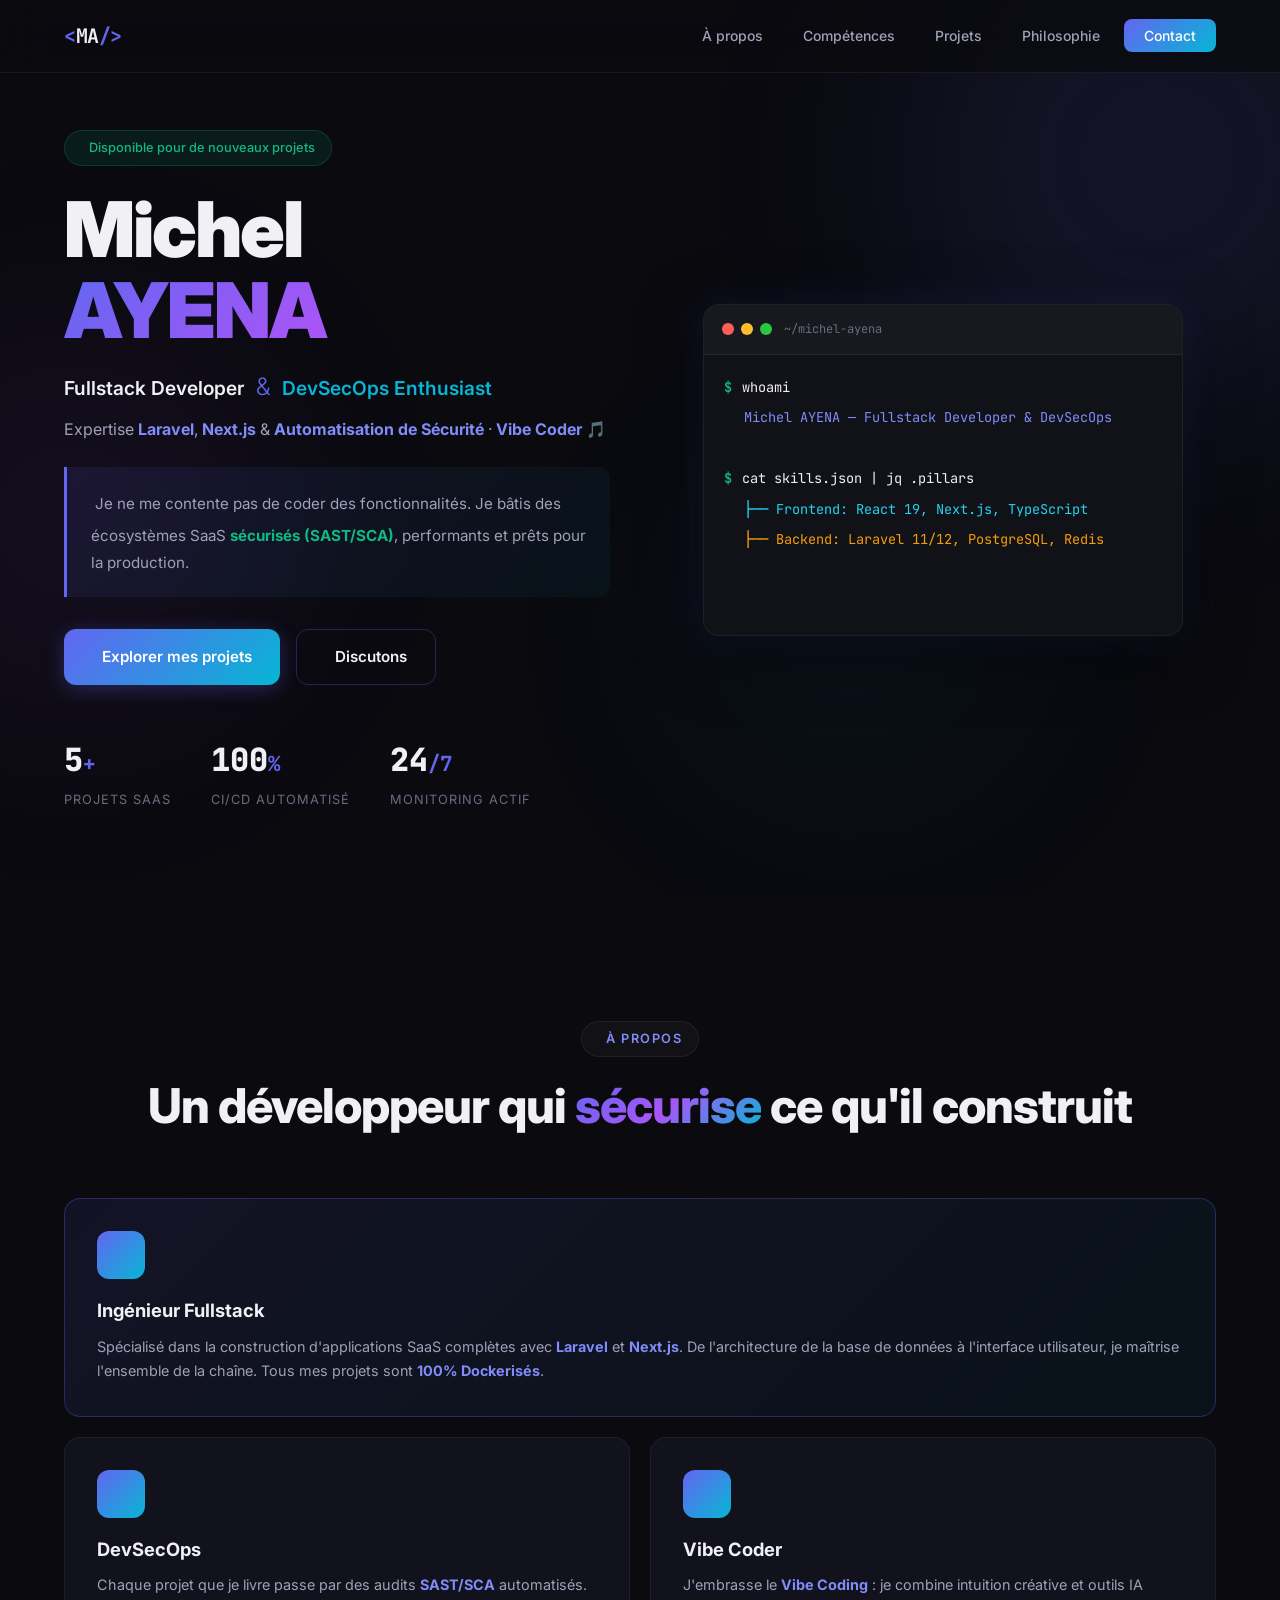
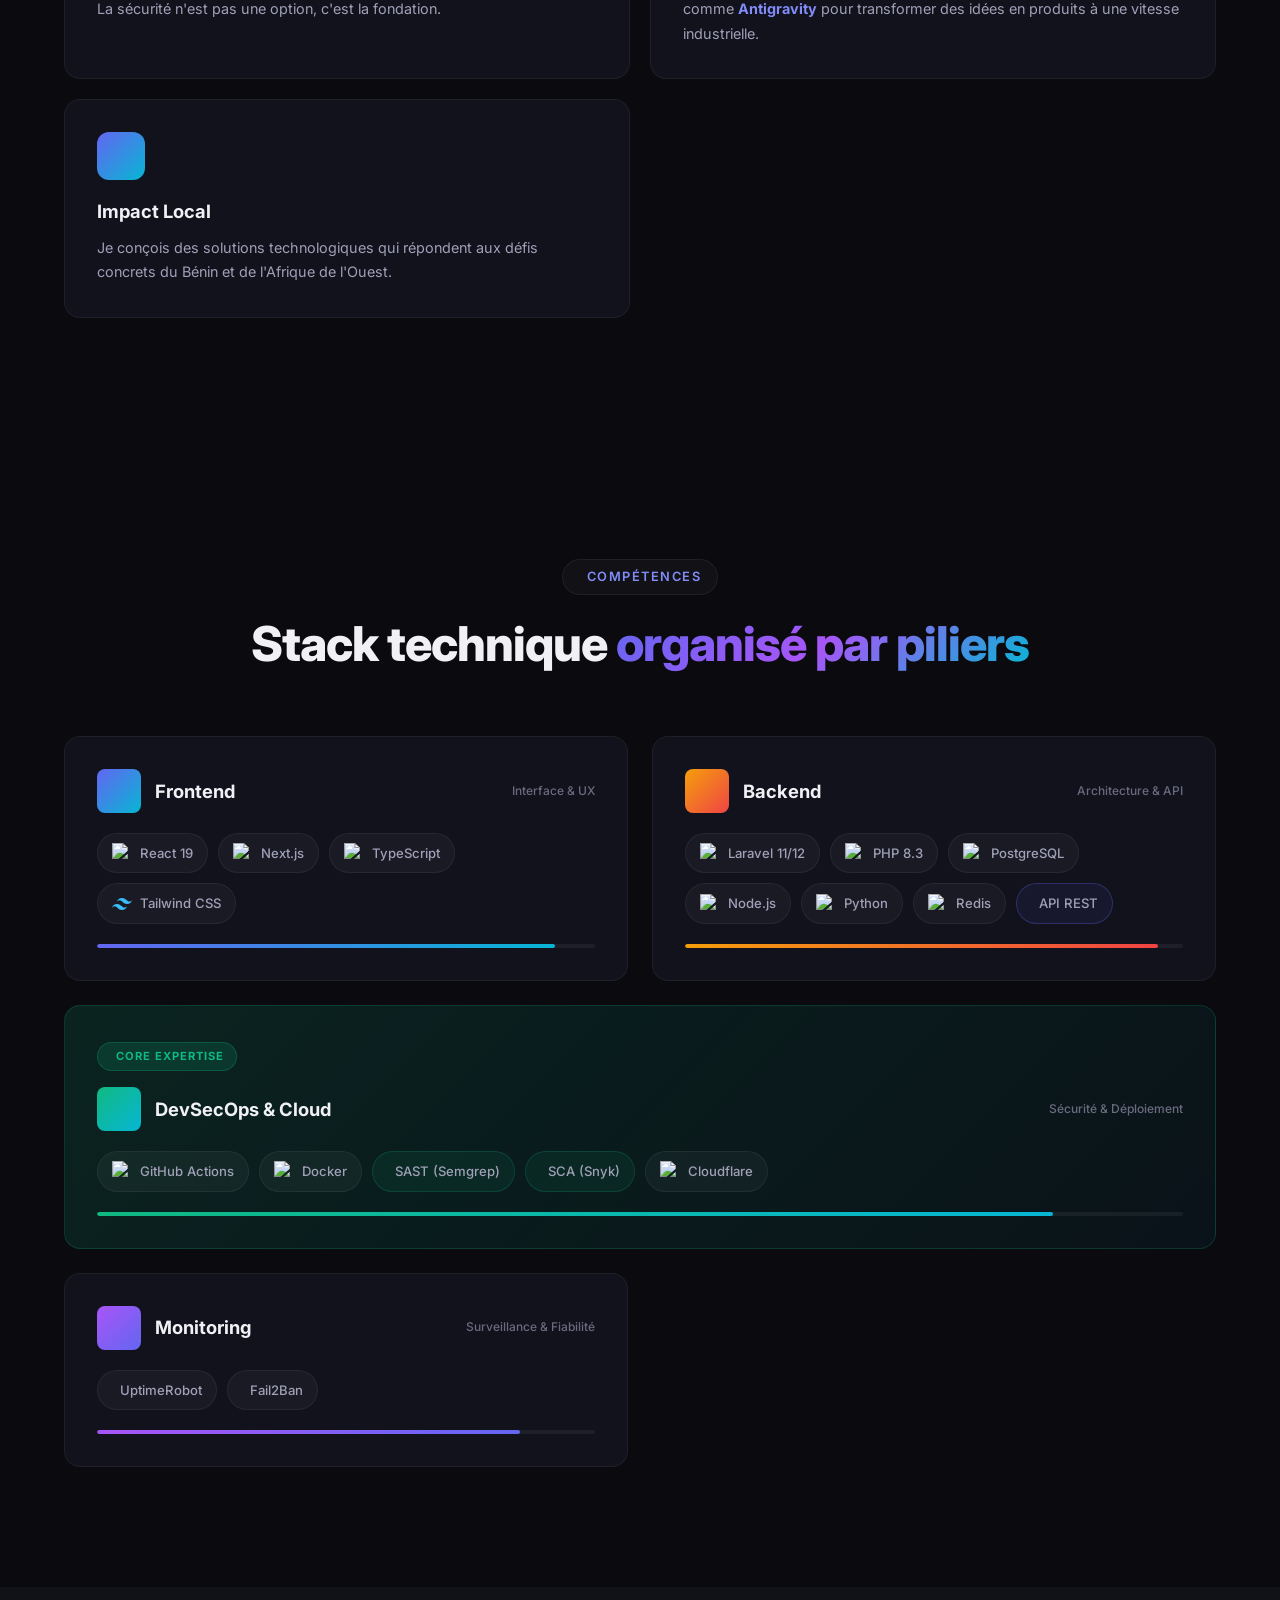
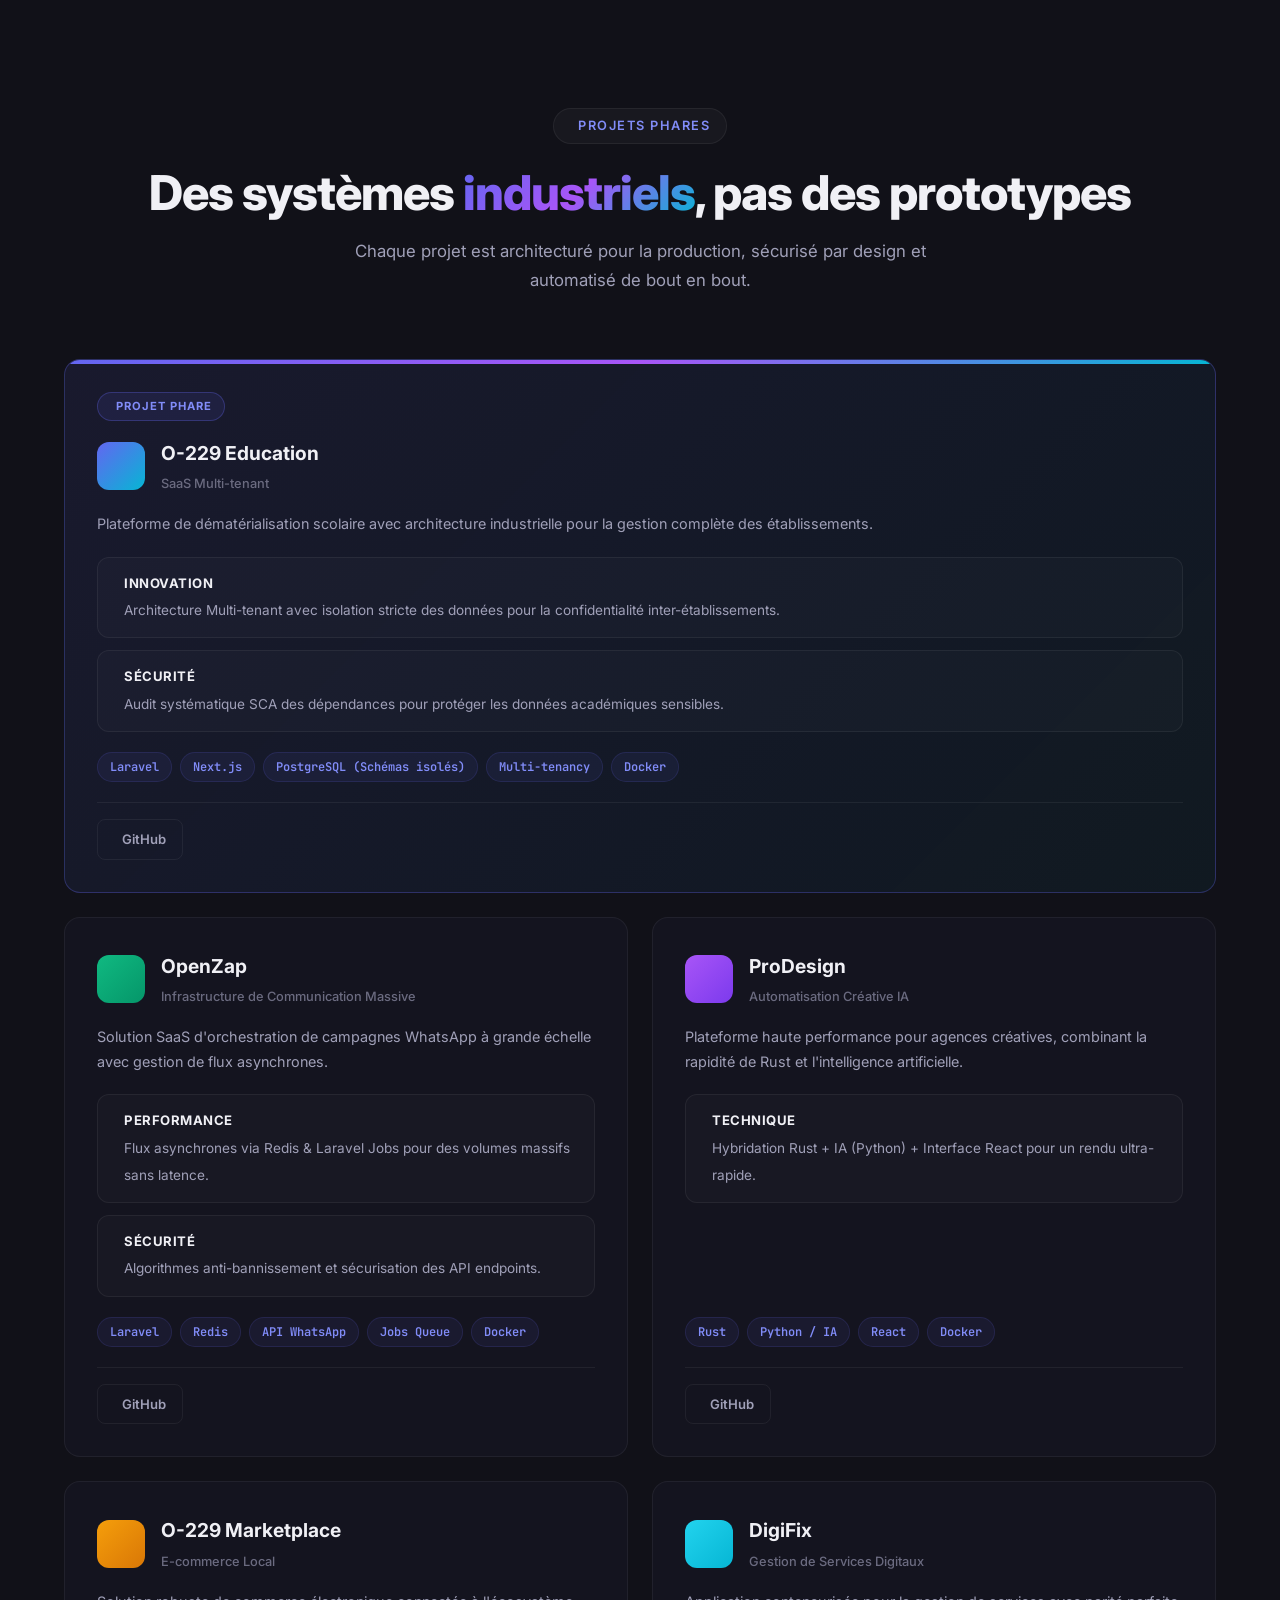
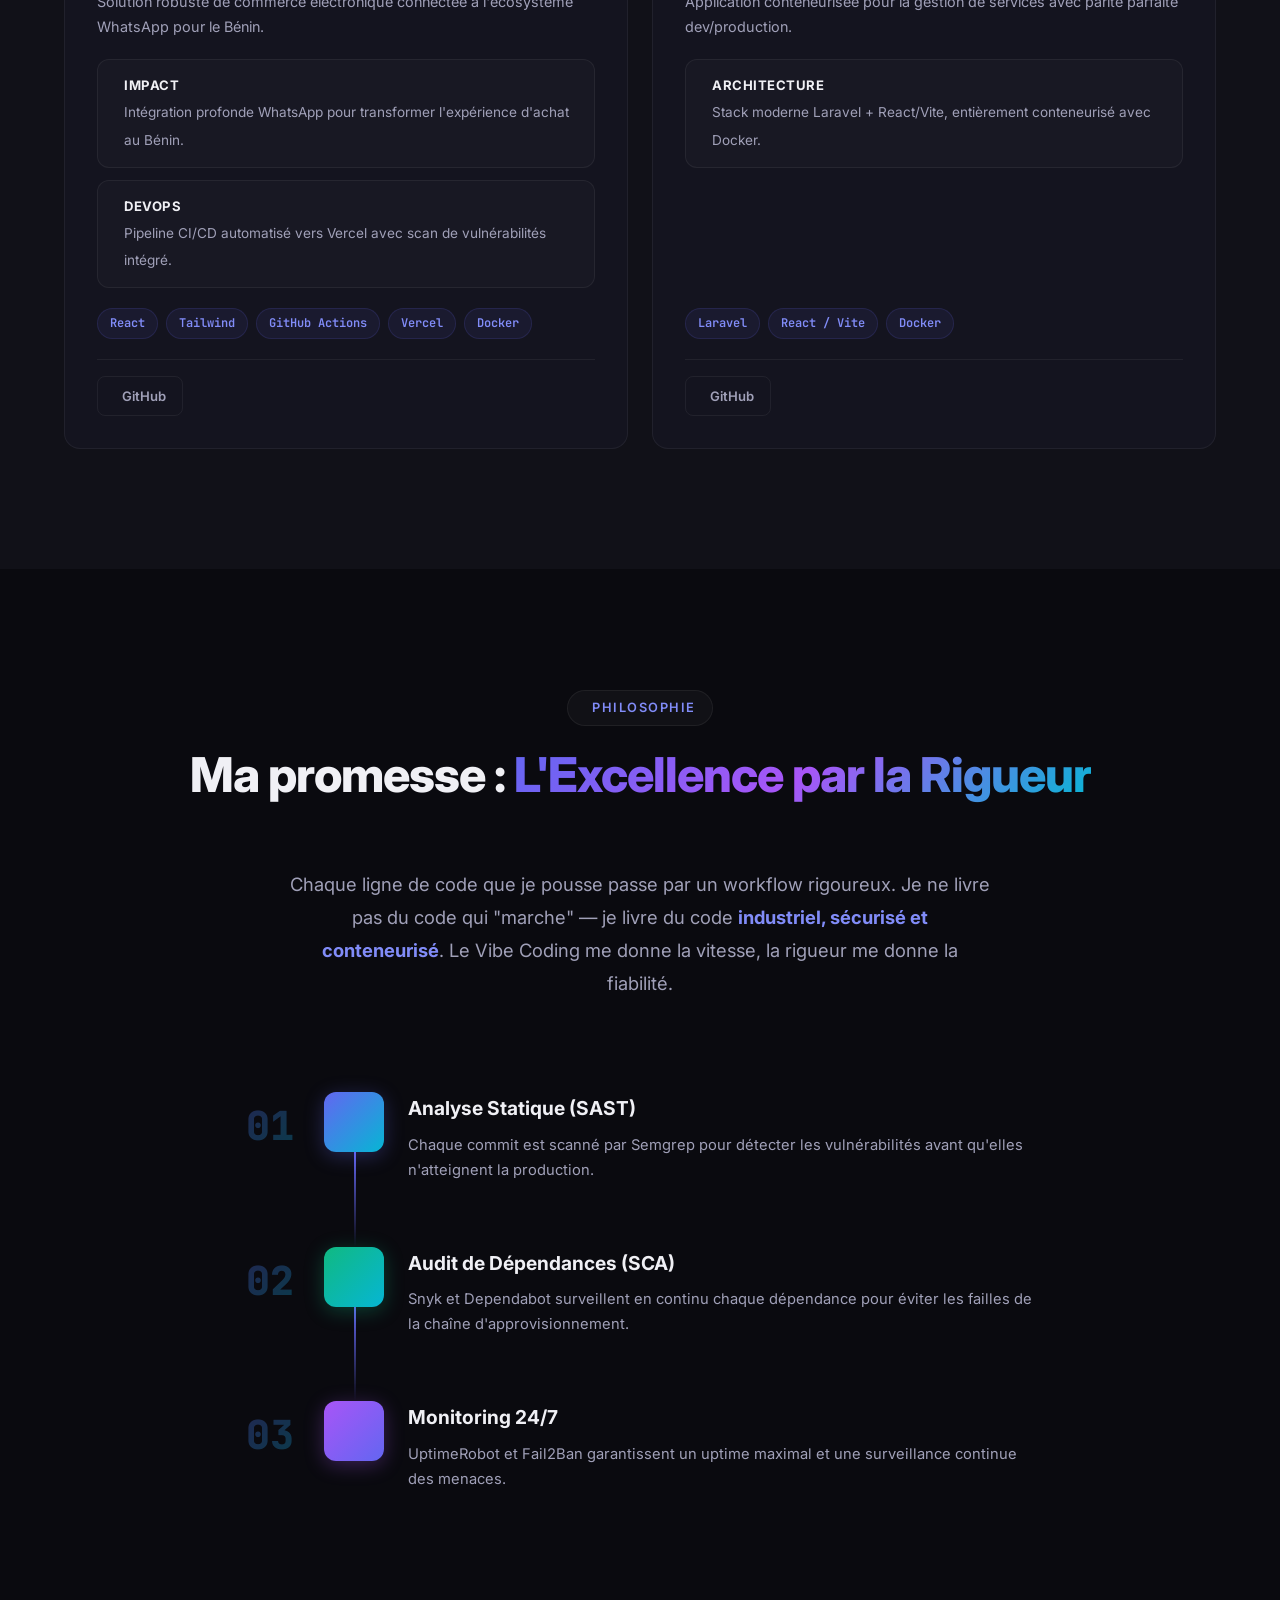
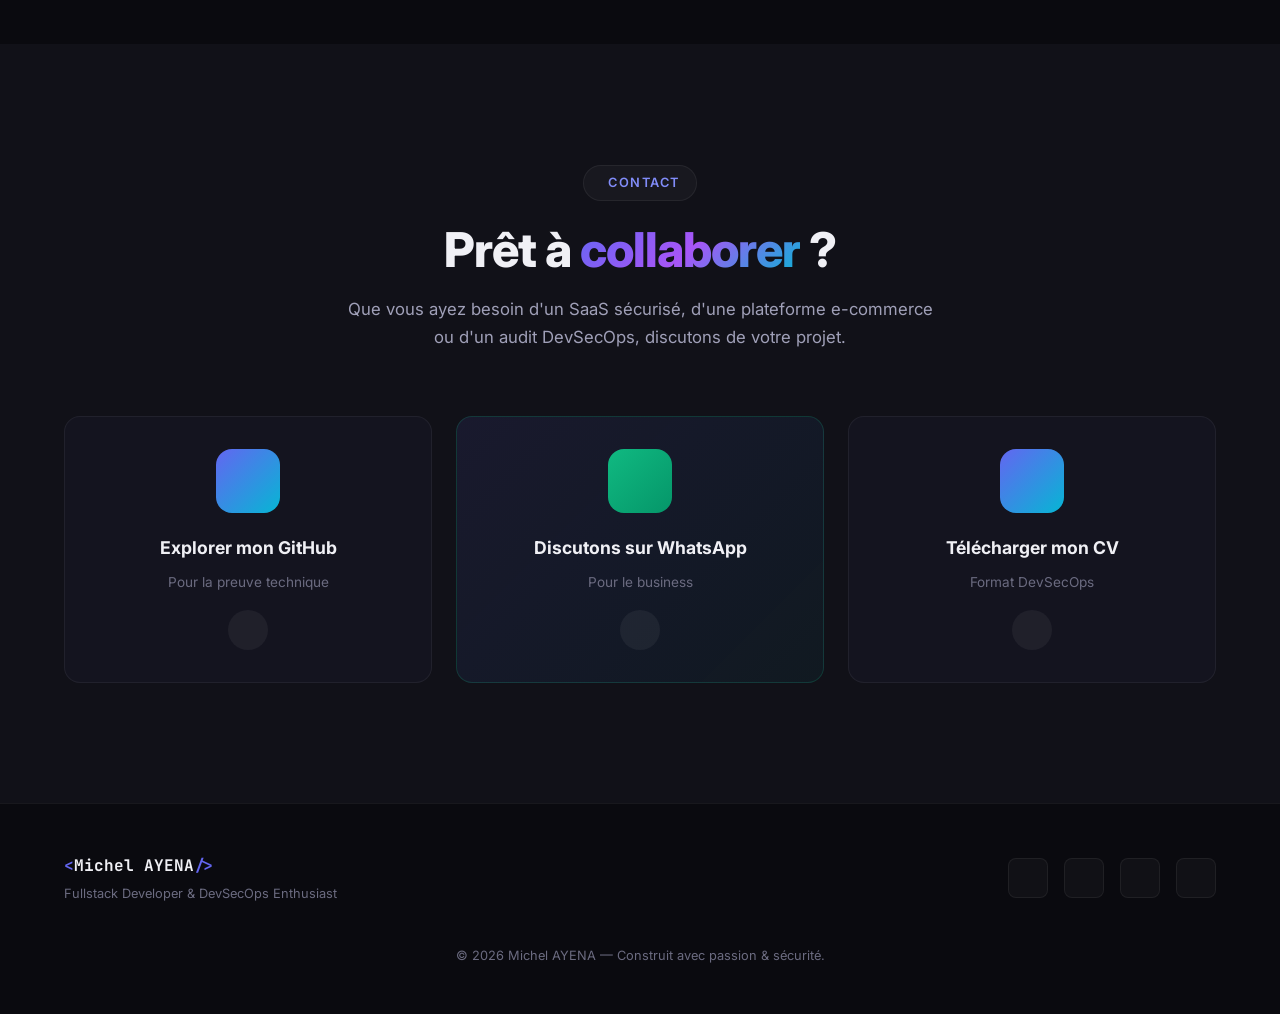
==== commit dda9254d: "Feat: Add Vercel Web Analytics tracking" ====
--- a/index.html
+++ b/index.html
@@ -642,5 +642,9 @@
     </footer>
 
     <script src="script.js"></script>
+    <script>
+      window.va = window.va || function () { (window.vaq = window.vaq || []).push(arguments); };
+    </script>
+    <script defer src="/_vercel/insights/script.js"></script>
 </body>
 </html>
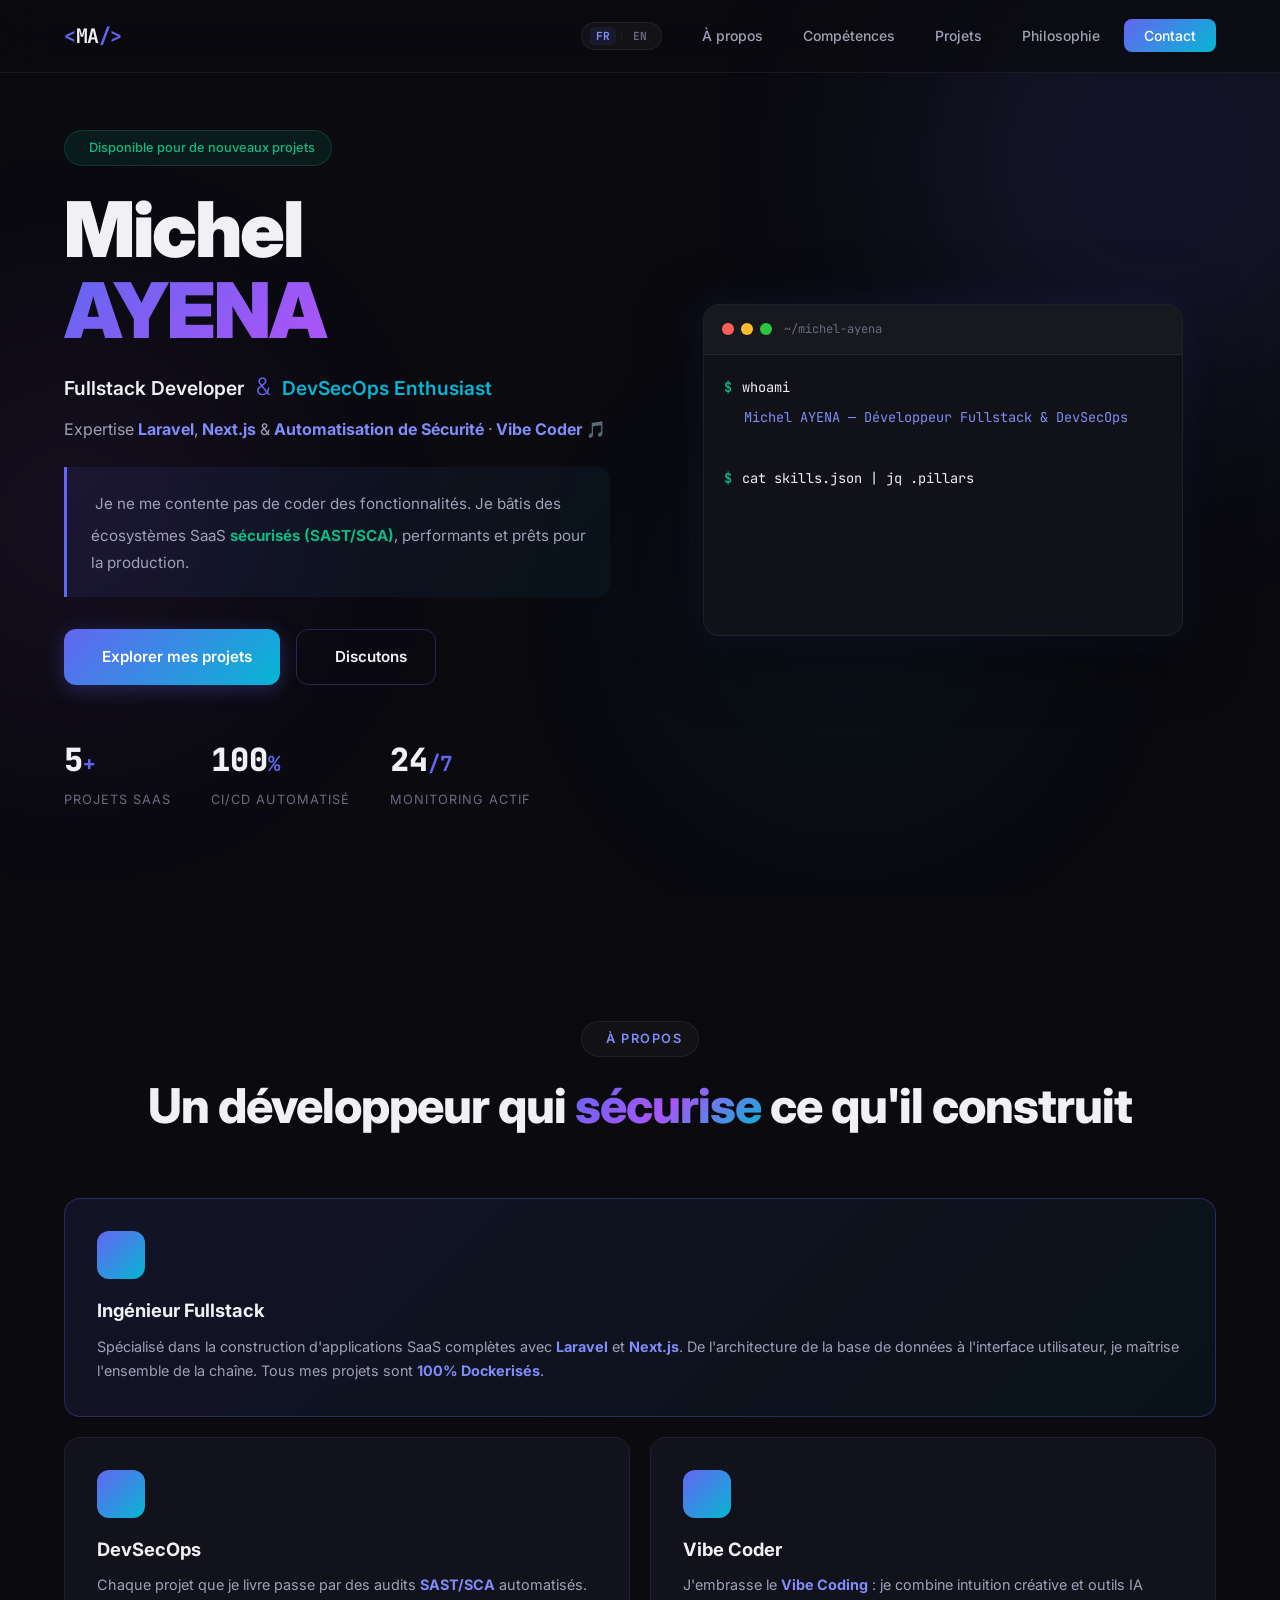
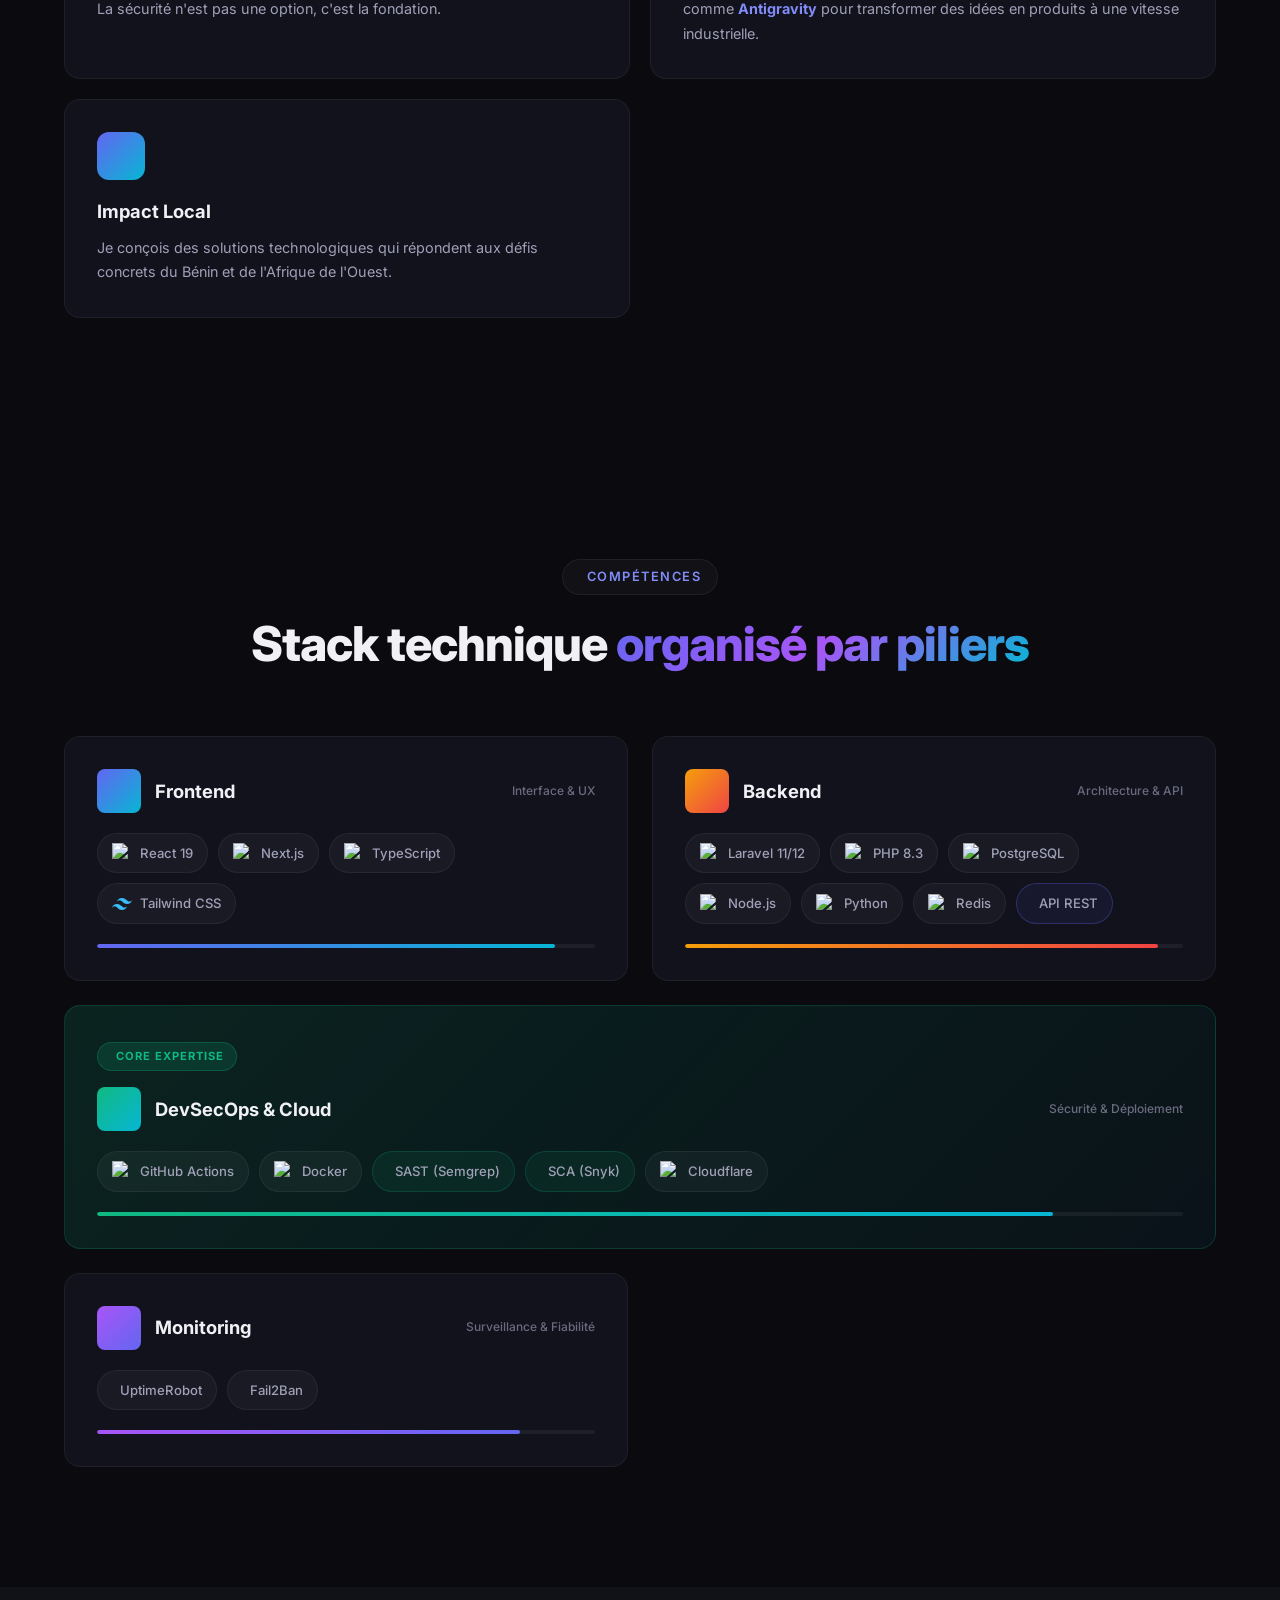
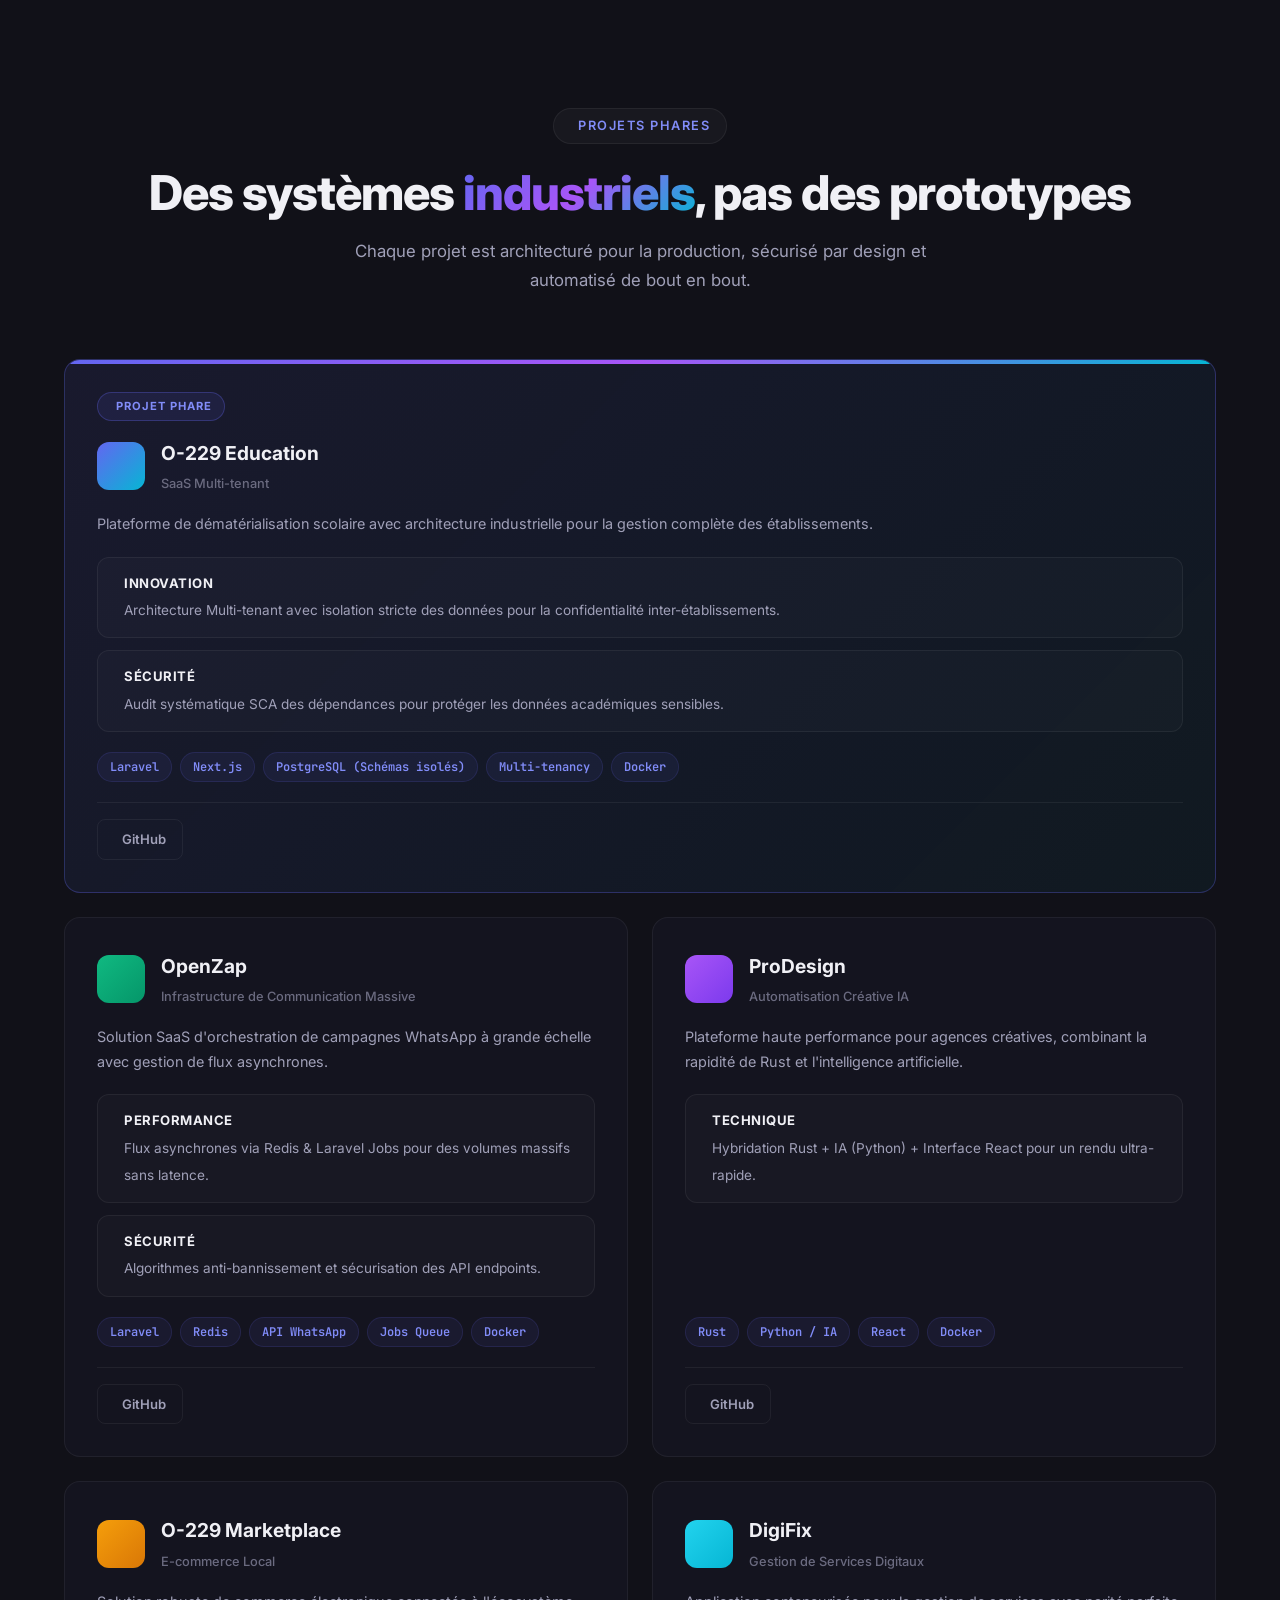
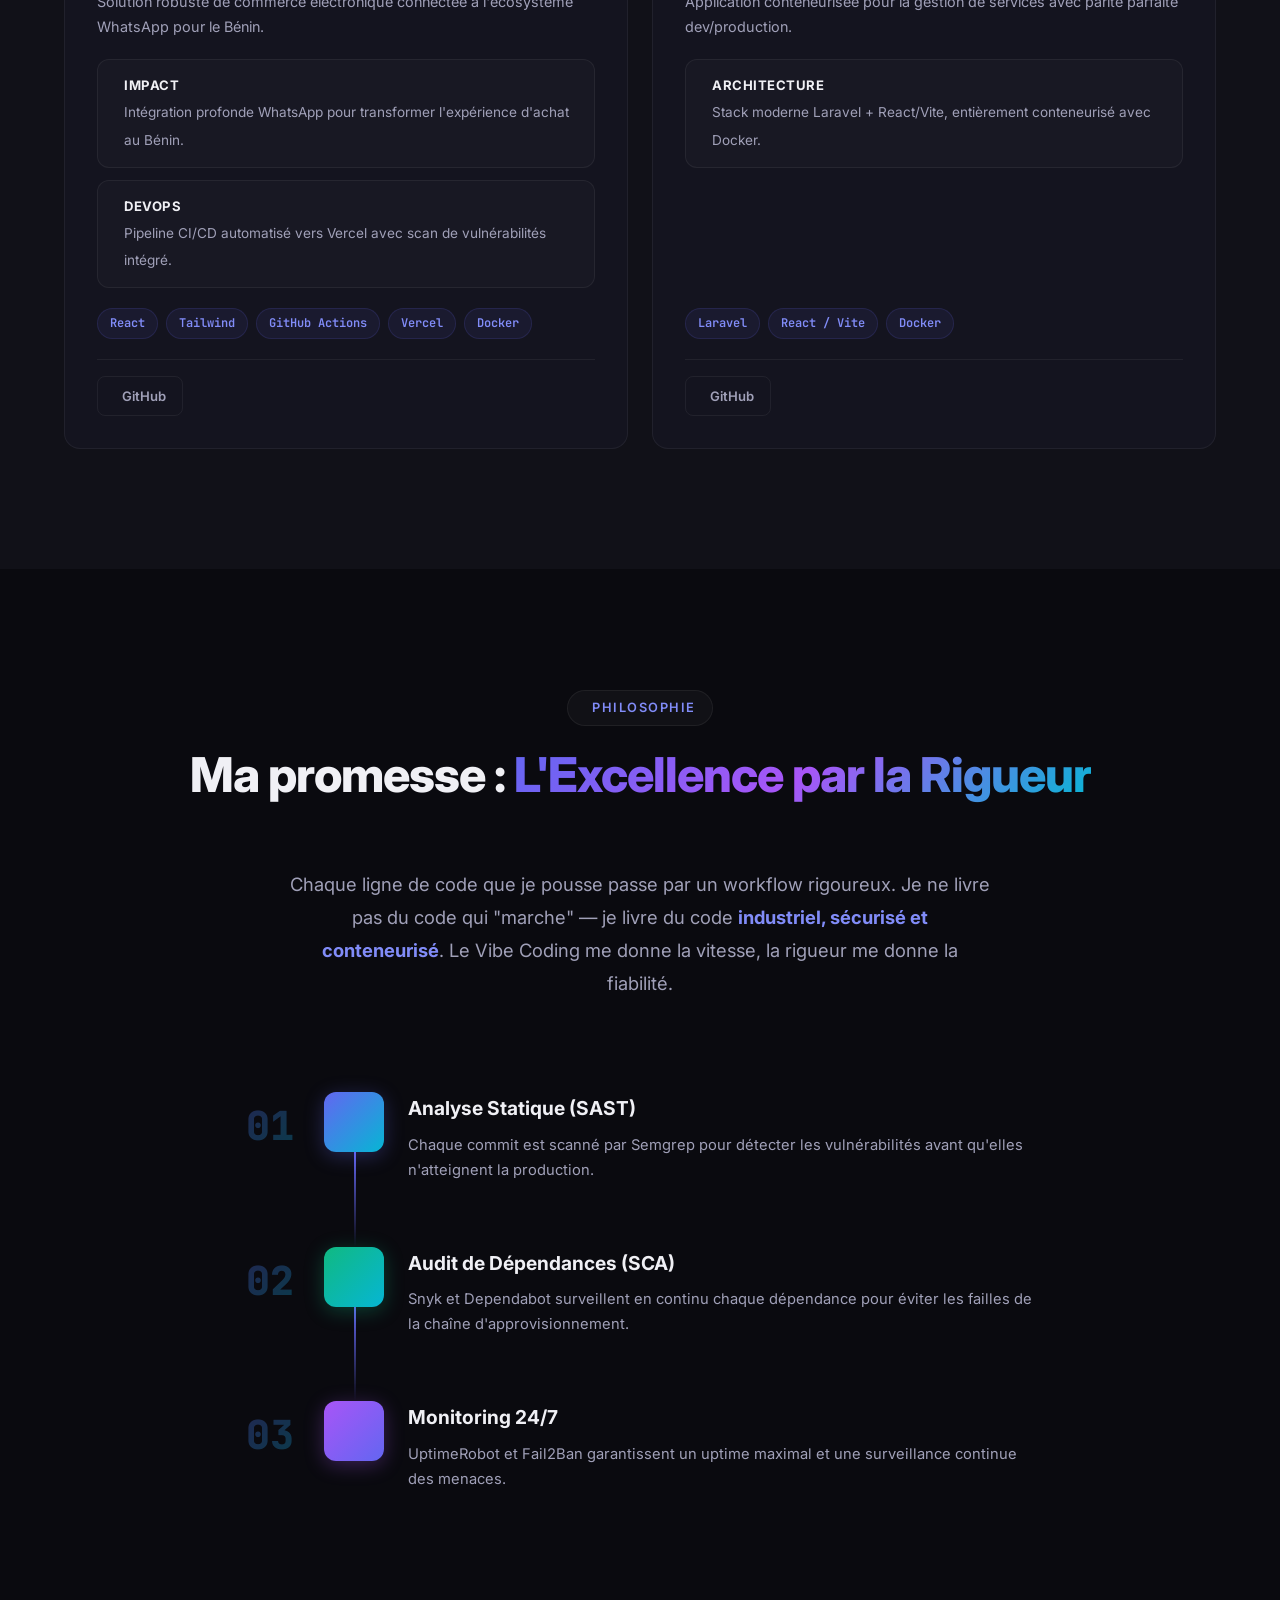
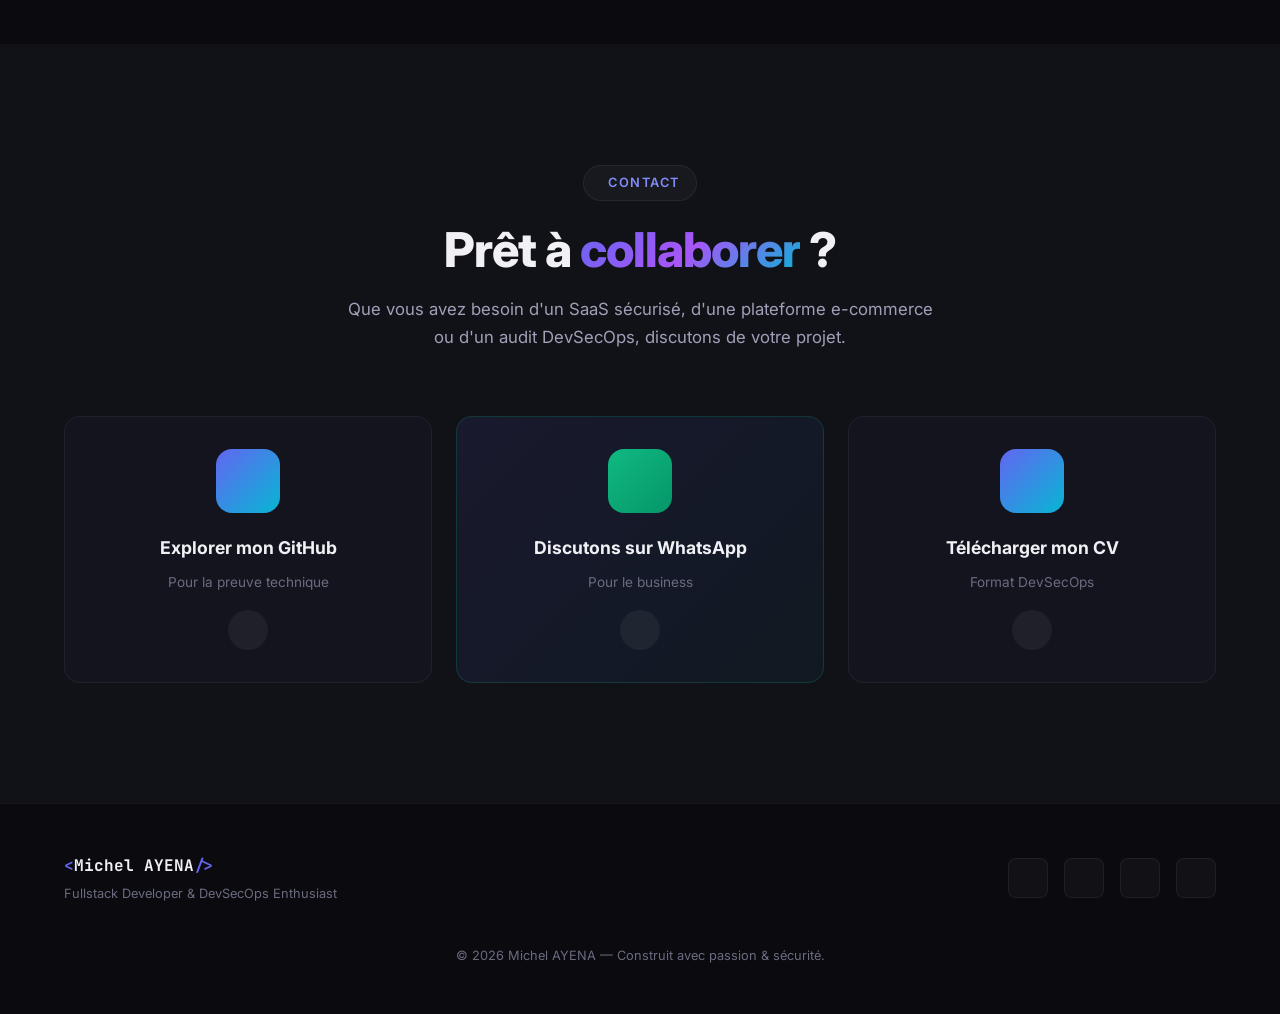
==== commit 73b26c45: "feat: implement bilingual support (FR/EN) for portfolio and CV" ====
--- a/index.html
+++ b/index.html
@@ -1,5 +1,5 @@
 <!DOCTYPE html>
-<html lang="fr">
+<html lang="fr" data-lang="fr">
 <head>
     <meta charset="UTF-8">
     <meta name="viewport" content="width=device-width, initial-scale=1.0">
@@ -41,13 +41,20 @@
             <a href="#hero" class="nav-logo">
                 <span class="logo-bracket">&lt;</span>MA<span class="logo-bracket">/&gt;</span>
             </a>
-            <ul class="nav-links" id="nav-links">
-                <li><a href="#about" class="nav-link">À propos</a></li>
-                <li><a href="#skills" class="nav-link">Compétences</a></li>
-                <li><a href="#projects" class="nav-link">Projets</a></li>
-                <li><a href="#philosophy" class="nav-link">Philosophie</a></li>
-                <li><a href="#contact" class="nav-link nav-link-cta">Contact</a></li>
-            </ul>
+            <div class="nav-actions">
+                <div class="lang-switcher">
+                    <button class="lang-btn active" data-lang-switcher="fr">FR</button>
+                    <span class="lang-divider">|</span>
+                    <button class="lang-btn" data-lang-switcher="en">EN</button>
+                </div>
+                <ul class="nav-links" id="nav-links">
+                    <li><a href="#about" class="nav-link" data-i18n="nav_about">À propos</a></li>
+                    <li><a href="#skills" class="nav-link" data-i18n="nav_skills">Compétences</a></li>
+                    <li><a href="#projects" class="nav-link" data-i18n="nav_projects">Projets</a></li>
+                    <li><a href="#philosophy" class="nav-link" data-i18n="nav_philosophy">Philosophie</a></li>
+                    <li><a href="#contact" class="nav-link nav-link-cta" data-i18n="nav_contact">Contact</a></li>
+                </ul>
+            </div>
             <button class="nav-toggle" id="nav-toggle" aria-label="Menu">
                 <span></span>
                 <span></span>
@@ -61,7 +68,7 @@
         <div class="hero-content">
             <div class="hero-badge">
                 <i class="ph ph-shield-check"></i>
-                <span>Disponible pour de nouveaux projets</span>
+                <span data-i18n="hero_badge">Disponible pour de nouveaux projets</span>
             </div>
             <h1 class="hero-name">
                 <span class="hero-first">Michel</span>
@@ -72,10 +79,10 @@
                 <span class="title-separator">&</span>
                 <span class="title-accent">DevSecOps Enthusiast</span>
             </p>
-            <p class="hero-subtitle">
+            <p class="hero-subtitle" data-i18n="hero_subtitle">
                 Expertise <strong>Laravel</strong>, <strong>Next.js</strong> & <strong>Automatisation de Sécurité</strong> · <strong>Vibe Coder</strong> 🎵
             </p>
-            <blockquote class="hero-quote">
+            <blockquote class="hero-quote" data-i18n="hero_quote">
                 <i class="ph ph-quotes"></i>
                 Je ne me contente pas de coder des fonctionnalités. Je bâtis des écosystèmes SaaS 
                 <strong>sécurisés (SAST/SCA)</strong>, performants et prêts pour la production.
@@ -83,25 +90,25 @@
             <div class="hero-actions">
                 <a href="#projects" class="btn btn-primary" id="cta-projects">
                     <i class="ph ph-rocket-launch"></i>
-                    <span>Explorer mes projets</span>
+                    <span data-i18n="hero_cta_projects">Explorer mes projets</span>
                 </a>
                 <a href="#contact" class="btn btn-outline" id="cta-contact">
                     <i class="ph ph-chat-circle-dots"></i>
-                    <span>Discutons</span>
+                    <span data-i18n="hero_cta_contact">Discutons</span>
                 </a>
             </div>
             <div class="hero-stats">
                 <div class="stat-item">
                     <span class="stat-number" data-target="5">0</span><span class="stat-suffix">+</span>
-                    <span class="stat-label">Projets SaaS</span>
+                    <span class="stat-label" data-i18n="stat_saas">Projets SaaS</span>
                 </div>
                 <div class="stat-item">
                     <span class="stat-number" data-target="100">0</span><span class="stat-suffix">%</span>
-                    <span class="stat-label">CI/CD Automatisé</span>
+                    <span class="stat-label" data-i18n="stat_cicd">CI/CD Automatisé</span>
                 </div>
                 <div class="stat-item">
                     <span class="stat-number" data-target="24">0</span><span class="stat-suffix">/7</span>
-                    <span class="stat-label">Monitoring Actif</span>
+                    <span class="stat-label" data-i18n="stat_monitoring">Monitoring Actif</span>
                 </div>
             </div>
         </div>
@@ -129,37 +136,37 @@
     <section id="about" class="section about-section">
         <div class="container">
             <div class="section-header">
-                <span class="section-tag"><i class="ph ph-user-circle"></i> À propos</span>
-                <h2 class="section-title">Un développeur qui <span class="gradient-text">sécurise</span> ce qu'il construit</h2>
+                <span class="section-tag"><i class="ph ph-user-circle"></i> <span data-i18n="about_tag">À propos</span></span>
+                <h2 class="section-title" data-i18n="about_title">Un développeur qui <span class="gradient-text">sécurise</span> ce qu'il construit</h2>
             </div>
             <div class="about-grid">
                 <div class="about-card about-card-main">
                     <div class="about-icon">
                         <i class="ph-fill ph-code"></i>
                     </div>
-                    <h3>Ingénieur Fullstack</h3>
-                    <p>Spécialisé dans la construction d'applications SaaS complètes avec <strong>Laravel</strong> et <strong>Next.js</strong>. De l'architecture de la base de données à l'interface utilisateur, je maîtrise l'ensemble de la chaîne. Tous mes projets sont <strong>100% Dockerisés</strong>.</p>
+                    <h3 data-i18n="about_fullstack_title">Ingénieur Fullstack</h3>
+                    <p data-i18n="about_fullstack_desc">Spécialisé dans la construction d'applications SaaS complètes avec <strong>Laravel</strong> et <strong>Next.js</strong>. De l'architecture de la base de données à l'interface utilisateur, je maîtrise l'ensemble de la chaîne. Tous mes projets sont <strong>100% Dockerisés</strong>.</p>
                 </div>
                 <div class="about-card">
                     <div class="about-icon">
                         <i class="ph-fill ph-shield-checkered"></i>
                     </div>
-                    <h3>DevSecOps</h3>
-                    <p>Chaque projet que je livre passe par des audits <strong>SAST/SCA</strong> automatisés. La sécurité n'est pas une option, c'est la fondation.</p>
+                    <h3 data-i18n="about_devsecops_title">DevSecOps</h3>
+                    <p data-i18n="about_devsecops_desc">Chaque projet que je livre passe par des audits <strong>SAST/SCA</strong> automatisés. La sécurité n'est pas une option, c'est la fondation.</p>
                 </div>
                 <div class="about-card">
                     <div class="about-icon">
                         <i class="ph-fill ph-music-notes"></i>
                     </div>
-                    <h3>Vibe Coder</h3>
-                    <p>J'embrasse le <strong>Vibe Coding</strong> : je combine intuition créative et outils IA comme <strong>Antigravity</strong> pour transformer des idées en produits à une vitesse industrielle.</p>
+                    <h3 data-i18n="about_vibe_title">Vibe Coder</h3>
+                    <p data-i18n="about_vibe_desc">J'embrasse le <strong>Vibe Coding</strong> : je combine intuition créative et outils IA comme <strong>Antigravity</strong> pour transformer des idées en produits à une vitesse industrielle.</p>
                 </div>
                 <div class="about-card">
                     <div class="about-icon">
                         <i class="ph-fill ph-globe-hemisphere-west"></i>
                     </div>
-                    <h3>Impact Local</h3>
-                    <p>Je conçois des solutions technologiques qui répondent aux défis concrets du Bénin et de l'Afrique de l'Ouest.</p>
+                    <h3 data-i18n="about_impact_title">Impact Local</h3>
+                    <p data-i18n="about_impact_desc">Je conçois des solutions technologiques qui répondent aux défis concrets du Bénin et de l'Afrique de l'Ouest.</p>
                 </div>
             </div>
         </div>
@@ -169,8 +176,8 @@
     <section id="skills" class="section skills-section">
         <div class="container">
             <div class="section-header">
-                <span class="section-tag"><i class="ph ph-stack"></i> Compétences</span>
-                <h2 class="section-title">Stack technique <span class="gradient-text">organisé par piliers</span></h2>
+                <span class="section-tag"><i class="ph ph-stack"></i> <span data-i18n="skills_tag">Compétences</span></span>
+                <h2 class="section-title" data-i18n="skills_title">Stack technique <span class="gradient-text">organisé par piliers</span></h2>
             </div>
             <div class="skills-grid">
                 <!-- Frontend Pillar -->
@@ -179,8 +186,8 @@
                         <div class="pillar-icon">
                             <i class="ph-fill ph-browser"></i>
                         </div>
-                        <h3>Frontend</h3>
-                        <span class="pillar-tag">Interface & UX</span>
+                        <h3 data-i18n="skills_frontend">Frontend</h3>
+                        <span class="pillar-tag" data-i18n="skills_frontend_tag">Interface & UX</span>
                     </div>
                     <div class="pillar-techs">
                         <div class="tech-chip">
@@ -211,8 +218,8 @@
                         <div class="pillar-icon">
                             <i class="ph-fill ph-database"></i>
                         </div>
-                        <h3>Backend</h3>
-                        <span class="pillar-tag">Architecture & API</span>
+                        <h3 data-i18n="skills_backend">Backend</h3>
+                        <span class="pillar-tag" data-i18n="skills_backend_tag">Architecture & API</span>
                     </div>
                     <div class="pillar-techs">
                         <div class="tech-chip">
@@ -258,8 +265,8 @@
                         <div class="pillar-icon">
                             <i class="ph-fill ph-shield-check"></i>
                         </div>
-                        <h3>DevSecOps & Cloud</h3>
-                        <span class="pillar-tag">Sécurité & Déploiement</span>
+                        <h3 data-i18n="skills_devsecops">DevSecOps & Cloud</h3>
+                        <span class="pillar-tag" data-i18n="skills_devsecops_tag">Sécurité & Déploiement</span>
                     </div>
                     <div class="pillar-techs">
                         <div class="tech-chip">
@@ -294,8 +301,8 @@
                         <div class="pillar-icon">
                             <i class="ph-fill ph-activity"></i>
                         </div>
-                        <h3>Monitoring</h3>
-                        <span class="pillar-tag">Surveillance & Fiabilité</span>
+                        <h3 data-i18n="skills_monitoring">Monitoring</h3>
+                        <span class="pillar-tag" data-i18n="skills_monitoring_tag">Surveillance & Fiabilité</span>
                     </div>
                     <div class="pillar-techs">
                         <div class="tech-chip">
@@ -319,16 +326,16 @@
     <section id="projects" class="section projects-section">
         <div class="container">
             <div class="section-header">
-                <span class="section-tag"><i class="ph ph-folders"></i> Projets Phares</span>
-                <h2 class="section-title">Des systèmes <span class="gradient-text">industriels</span>, pas des prototypes</h2>
-                <p class="section-desc">Chaque projet est architecturé pour la production, sécurisé par design et automatisé de bout en bout.</p>
+                <span class="section-tag"><i class="ph ph-folders"></i> <span data-i18n="projects_tag">Projets Phares</span></span>
+                <h2 class="section-title" data-i18n="projects_title">Des systèmes <span class="gradient-text">industriels</span>, pas des prototypes</h2>
+                <p class="section-desc" data-i18n="projects_desc">Chaque projet est architecturé pour la production, sécurisé par design et automatisé de bout en bout.</p>
             </div>
 
             <div class="projects-grid">
                 <!-- O-229 Education -->
                 <article class="project-card project-card-featured" id="project-education">
                     <div class="project-badge">
-                        <i class="ph ph-crown"></i> Projet Phare
+                        <i class="ph ph-crown"></i> <span data-i18n="project_featured">Projet Phare</span>
                     </div>
                     <div class="project-header">
                         <div class="project-icon">
@@ -336,23 +343,23 @@
                         </div>
                         <div class="project-meta">
                             <h3>O-229 Education</h3>
-                            <span class="project-type">SaaS Multi-tenant</span>
-                        </div>
-                    </div>
-                    <p class="project-desc">Plateforme de dématérialisation scolaire avec architecture industrielle pour la gestion complète des établissements.</p>
+                            <span class="project-type" data-i18n="project_education_type">SaaS Multi-tenant</span>
+                        </div>
+                    </div>
+                    <p class="project-desc" data-i18n="project_education_desc">Plateforme de dématérialisation scolaire avec architecture industrielle pour la gestion complète des établissements.</p>
                     <div class="project-highlights">
                         <div class="highlight">
                             <i class="ph ph-lightning"></i>
                             <div>
-                                <strong>Innovation</strong>
-                                <span>Architecture Multi-tenant avec isolation stricte des données pour la confidentialité inter-établissements.</span>
+                                <strong data-i18n="project_highlight_innovation">Innovation</strong>
+                                <span data-i18n="project_education_innovation">Architecture Multi-tenant avec isolation stricte des données pour la confidentialité inter-établissements.</span>
                             </div>
                         </div>
                         <div class="highlight highlight-security">
                             <i class="ph ph-shield-check"></i>
                             <div>
-                                <strong>Sécurité</strong>
-                                <span>Audit systématique SCA des dépendances pour protéger les données académiques sensibles.</span>
+                                <strong data-i18n="project_highlight_security">Sécurité</strong>
+                                <span data-i18n="project_education_security">Audit systématique SCA des dépendances pour protéger les données académiques sensibles.</span>
                             </div>
                         </div>
                     </div>
@@ -378,23 +385,23 @@
                         </div>
                         <div class="project-meta">
                             <h3>OpenZap</h3>
-                            <span class="project-type">Infrastructure de Communication Massive</span>
-                        </div>
-                    </div>
-                    <p class="project-desc">Solution SaaS d'orchestration de campagnes WhatsApp à grande échelle avec gestion de flux asynchrones.</p>
+                            <span class="project-type" data-i18n="project_openzap_type">Infrastructure de Communication Massive</span>
+                        </div>
+                    </div>
+                    <p class="project-desc" data-i18n="project_openzap_desc">Solution SaaS d'orchestration de campagnes WhatsApp à grande échelle avec gestion de flux asynchrones.</p>
                     <div class="project-highlights">
                         <div class="highlight">
                             <i class="ph ph-chart-line-up"></i>
                             <div>
-                                <strong>Performance</strong>
-                                <span>Flux asynchrones via Redis & Laravel Jobs pour des volumes massifs sans latence.</span>
+                                <strong data-i18n="project_highlight_performance">Performance</strong>
+                                <span data-i18n="project_openzap_performance">Flux asynchrones via Redis & Laravel Jobs pour des volumes massifs sans latence.</span>
                             </div>
                         </div>
                         <div class="highlight highlight-security">
                             <i class="ph ph-shield-check"></i>
                             <div>
-                                <strong>Sécurité</strong>
-                                <span>Algorithmes anti-bannissement et sécurisation des API endpoints.</span>
+                                <strong data-i18n="project_highlight_security">Sécurité</strong>
+                                <span data-i18n="project_openzap_security">Algorithmes anti-bannissement et sécurisation des API endpoints.</span>
                             </div>
                         </div>
                     </div>
@@ -420,16 +427,16 @@
                         </div>
                         <div class="project-meta">
                             <h3>ProDesign</h3>
-                            <span class="project-type">Automatisation Créative IA</span>
-                        </div>
-                    </div>
-                    <p class="project-desc">Plateforme haute performance pour agences créatives, combinant la rapidité de Rust et l'intelligence artificielle.</p>
+                            <span class="project-type" data-i18n="project_prodesign_type">Automatisation Créative IA</span>
+                        </div>
+                    </div>
+                    <p class="project-desc" data-i18n="project_prodesign_desc">Plateforme haute performance pour agences créatives, combinant la rapidité de Rust et l'intelligence artificielle.</p>
                     <div class="project-highlights">
                         <div class="highlight">
                             <i class="ph ph-cpu"></i>
                             <div>
-                                <strong>Technique</strong>
-                                <span>Hybridation Rust + IA (Python) + Interface React pour un rendu ultra-rapide.</span>
+                                <strong data-i18n="project_highlight_technical">Technique</strong>
+                                <span data-i18n="project_prodesign_technical">Hybridation Rust + IA (Python) + Interface React pour un rendu ultra-rapide.</span>
                             </div>
                         </div>
                     </div>
@@ -454,23 +461,23 @@
                         </div>
                         <div class="project-meta">
                             <h3>O-229 Marketplace</h3>
-                            <span class="project-type">E-commerce Local</span>
-                        </div>
-                    </div>
-                    <p class="project-desc">Solution robuste de commerce électronique connectée à l'écosystème WhatsApp pour le Bénin.</p>
+                            <span class="project-type" data-i18n="project_marketplace_type">E-commerce Local</span>
+                        </div>
+                    </div>
+                    <p class="project-desc" data-i18n="project_marketplace_desc">Solution robuste de commerce électronique connectée à l'écosystème WhatsApp pour le Bénin.</p>
                     <div class="project-highlights">
                         <div class="highlight">
                             <i class="ph ph-globe"></i>
                             <div>
-                                <strong>Impact</strong>
-                                <span>Intégration profonde WhatsApp pour transformer l'expérience d'achat au Bénin.</span>
+                                <strong data-i18n="project_highlight_impact">Impact</strong>
+                                <span data-i18n="project_marketplace_impact">Intégration profonde WhatsApp pour transformer l'expérience d'achat au Bénin.</span>
                             </div>
                         </div>
                         <div class="highlight highlight-security">
                             <i class="ph ph-git-branch"></i>
                             <div>
-                                <strong>DevOps</strong>
-                                <span>Pipeline CI/CD automatisé vers Vercel avec scan de vulnérabilités intégré.</span>
+                                <strong data-i18n="project_highlight_devops">DevOps</strong>
+                                <span data-i18n="project_marketplace_devops">Pipeline CI/CD automatisé vers Vercel avec scan de vulnérabilités intégré.</span>
                             </div>
                         </div>
                     </div>
@@ -496,16 +503,16 @@
                         </div>
                         <div class="project-meta">
                             <h3>DigiFix</h3>
-                            <span class="project-type">Gestion de Services Digitaux</span>
-                        </div>
-                    </div>
-                    <p class="project-desc">Application conteneurisée pour la gestion de services avec parité parfaite dev/production.</p>
+                            <span class="project-type" data-i18n="project_digifix_type">Gestion de Services Digitaux</span>
+                        </div>
+                    </div>
+                    <p class="project-desc" data-i18n="project_digifix_desc">Application conteneurisée pour la gestion de services avec parité parfaite dev/production.</p>
                     <div class="project-highlights">
                         <div class="highlight">
                             <i class="ph ph-cube"></i>
                             <div>
-                                <strong>Architecture</strong>
-                                <span>Stack moderne Laravel + React/Vite, entièrement conteneurisé avec Docker.</span>
+                                <strong data-i18n="project_highlight_architecture">Architecture</strong>
+                                <span data-i18n="project_digifix_architecture">Stack moderne Laravel + React/Vite, entièrement conteneurisé avec Docker.</span>
                             </div>
                         </div>
                     </div>
@@ -528,12 +535,12 @@
     <section id="philosophy" class="section philosophy-section">
         <div class="container">
             <div class="section-header">
-                <span class="section-tag"><i class="ph ph-compass"></i> Philosophie</span>
-                <h2 class="section-title">Ma promesse : <span class="gradient-text">L'Excellence par la Rigueur</span></h2>
+                <span class="section-tag"><i class="ph ph-compass"></i> <span data-i18n="philosophy_tag">Philosophie</span></span>
+                <h2 class="section-title" data-i18n="philosophy_title">Ma promesse : <span class="gradient-text">L'Excellence par la Rigueur</span></h2>
             </div>
             <div class="philosophy-content">
                 <div class="philosophy-intro">
-                    <p>Chaque ligne de code que je pousse passe par un workflow rigoureux. Je ne livre pas du code qui "marche" — je livre du code <strong>industriel, sécurisé et conteneurisé</strong>. Le Vibe Coding me donne la vitesse, la rigueur me donne la fiabilité.</p>
+                    <p data-i18n="philosophy_intro">Chaque ligne de code que je pousse passe par un workflow rigoureux. Je ne livre pas du code qui "marche" — je livre du code <strong>industriel, sécurisé et conteneurisé</strong>. Le Vibe Coding me donne la vitesse, la rigueur me donne la fiabilité.</p>
                 </div>
                 <div class="workflow-steps">
                     <div class="workflow-step" data-step="01">
@@ -542,8 +549,8 @@
                             <i class="ph-fill ph-scan"></i>
                         </div>
                         <div class="step-content">
-                            <h3>Analyse Statique (SAST)</h3>
-                            <p>Chaque commit est scanné par Semgrep pour détecter les vulnérabilités avant qu'elles n'atteignent la production.</p>
+                            <h3 data-i18n="philosophy_sast_title">Analyse Statique (SAST)</h3>
+                            <p data-i18n="philosophy_sast_desc">Chaque commit est scanné par Semgrep pour détecter les vulnérabilités avant qu'elles n'atteignent la production.</p>
                         </div>
                         <div class="step-connector"></div>
                     </div>
@@ -553,8 +560,8 @@
                             <i class="ph-fill ph-package"></i>
                         </div>
                         <div class="step-content">
-                            <h3>Audit de Dépendances (SCA)</h3>
-                            <p>Snyk et Dependabot surveillent en continu chaque dépendance pour éviter les failles de la chaîne d'approvisionnement.</p>
+                            <h3 data-i18n="philosophy_sca_title">Audit de Dépendances (SCA)</h3>
+                            <p data-i18n="philosophy_sca_desc">Snyk et Dependabot surveillent en continu chaque dépendance pour éviter les failles de la chaîne d'approvisionnement.</p>
                         </div>
                         <div class="step-connector"></div>
                     </div>
@@ -564,8 +571,8 @@
                             <i class="ph-fill ph-activity"></i>
                         </div>
                         <div class="step-content">
-                            <h3>Monitoring 24/7</h3>
-                            <p>UptimeRobot et Fail2Ban garantissent un uptime maximal et une surveillance continue des menaces.</p>
+                            <h3 data-i18n="philosophy_monitoring_title">Monitoring 24/7</h3>
+                            <p data-i18n="philosophy_monitoring_desc">UptimeRobot et Fail2Ban garantissent un uptime maximal et une surveillance continue des menaces.</p>
                         </div>
                     </div>
                 </div>
@@ -577,17 +584,17 @@
     <section id="contact" class="section contact-section">
         <div class="container">
             <div class="section-header">
-                <span class="section-tag"><i class="ph ph-paper-plane-tilt"></i> Contact</span>
-                <h2 class="section-title">Prêt à <span class="gradient-text">collaborer</span> ?</h2>
-                <p class="section-desc">Que vous ayez besoin d'un SaaS sécurisé, d'une plateforme e-commerce ou d'un audit DevSecOps, discutons de votre projet.</p>
+                <span class="section-tag"><i class="ph ph-paper-plane-tilt"></i> <span data-i18n="contact_tag">Contact</span></span>
+                <h2 class="section-title" data-i18n="contact_title">Prêt à <span class="gradient-text">collaborer</span> ?</h2>
+                <p class="section-desc" data-i18n="contact_desc">Que vous ayez besoin d'un SaaS sécurisé, d'une plateforme e-commerce ou d'un audit DevSecOps, discutons de votre projet.</p>
             </div>
             <div class="cta-grid">
                 <a href="https://github.com/ayenamichel7-art" class="cta-card" id="cta-github" target="_blank" rel="noopener noreferrer">
                     <div class="cta-icon">
                         <i class="ph-fill ph-github-logo"></i>
                     </div>
-                    <h3>Explorer mon GitHub</h3>
-                    <p>Pour la preuve technique</p>
+                    <h3 data-i18n="contact_github_title">Explorer mon GitHub</h3>
+                    <p data-i18n="contact_github_desc">Pour la preuve technique</p>
                     <span class="cta-arrow">
                         <i class="ph ph-arrow-right"></i>
                     </span>
@@ -596,8 +603,8 @@
                     <div class="cta-icon">
                         <i class="ph-fill ph-whatsapp-logo"></i>
                     </div>
-                    <h3>Discutons sur WhatsApp</h3>
-                    <p>Pour le business</p>
+                    <h3 data-i18n="contact_whatsapp_title">Discutons sur WhatsApp</h3>
+                    <p data-i18n="contact_whatsapp_desc">Pour le business</p>
                     <span class="cta-arrow">
                         <i class="ph ph-arrow-right"></i>
                     </span>
@@ -606,8 +613,8 @@
                     <div class="cta-icon">
                         <i class="ph-fill ph-file-pdf"></i>
                     </div>
-                    <h3>Télécharger mon CV</h3>
-                    <p>Format DevSecOps</p>
+                    <h3 data-i18n="contact_cv_title">Télécharger mon CV</h3>
+                    <p data-i18n="contact_cv_desc">Format DevSecOps</p>
                     <span class="cta-arrow">
                         <i class="ph ph-download-simple"></i>
                     </span>
@@ -621,7 +628,7 @@
         <div class="container footer-content">
             <div class="footer-brand">
                 <span class="logo-bracket">&lt;</span>Michel AYENA<span class="logo-bracket">/&gt;</span>
-                <p>Fullstack Developer & DevSecOps Enthusiast</p>
+                <p data-i18n="footer_title">Fullstack Developer & DevSecOps Enthusiast</p>
             </div>
             <div class="footer-links">
                 <a href="https://github.com/ayenamichel7-art" target="_blank" rel="noopener noreferrer" aria-label="GitHub">
@@ -637,7 +644,7 @@
                     <i class="ph ph-envelope-simple"></i>
                 </a>
             </div>
-            <p class="footer-copy">&copy; 2026 Michel AYENA — Construit avec passion & sécurité.</p>
+            <p class="footer-copy" data-i18n="footer_copy">&copy; 2026 Michel AYENA — Construit avec passion & sécurité.</p>
         </div>
     </footer>
 
--- a/style.css
+++ b/style.css
@@ -175,6 +175,49 @@
     height: 72px;
 }
 
+.nav-actions {
+    display: flex;
+    align-items: center;
+    gap: 24px;
+}
+
+.lang-switcher {
+    display: flex;
+    align-items: center;
+    gap: 4px;
+    background: rgba(255, 255, 255, 0.04);
+    padding: 4px 8px;
+    border-radius: 100px;
+    border: 1px solid var(--border-subtle);
+}
+
+.lang-btn {
+    background: none;
+    border: none;
+    color: var(--text-muted);
+    font-size: 0.7rem;
+    font-weight: 700;
+    cursor: pointer;
+    padding: 2px 6px;
+    transition: var(--transition-base);
+    border-radius: 4px;
+    font-family: var(--font-mono);
+}
+
+.lang-btn:hover {
+    color: var(--text-primary);
+}
+
+.lang-btn.active {
+    color: var(--accent-primary-light);
+    background: rgba(99, 102, 241, 0.1);
+}
+
+.lang-divider {
+    color: var(--border-subtle);
+    font-size: 0.6rem;
+}
+
 .nav-logo {
     font-family: var(--font-mono);
     font-size: 1.25rem;
@@ -1430,6 +1473,10 @@
 }
 
 @media (max-width: 768px) {
+    .nav-actions {
+        gap: 12px;
+    }
+
     .nav-links {
         position: fixed;
         top: 72px;
